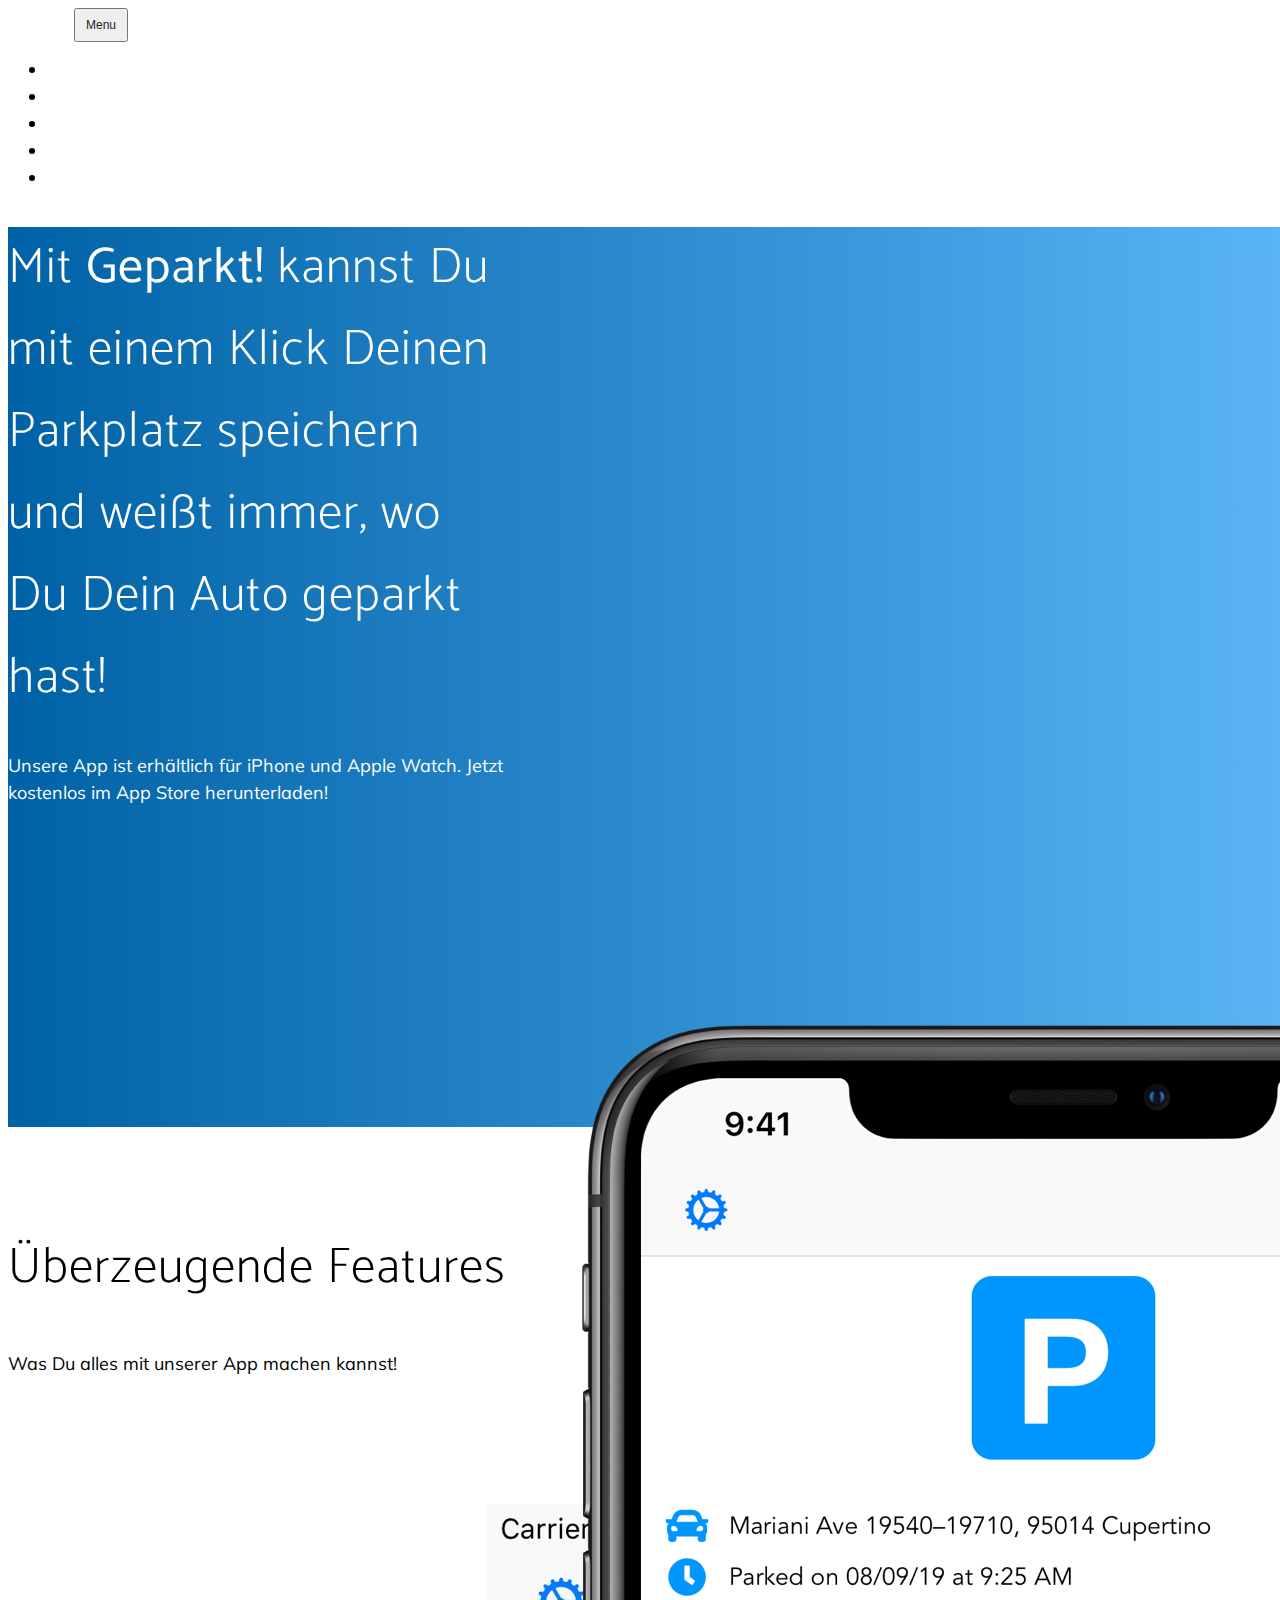
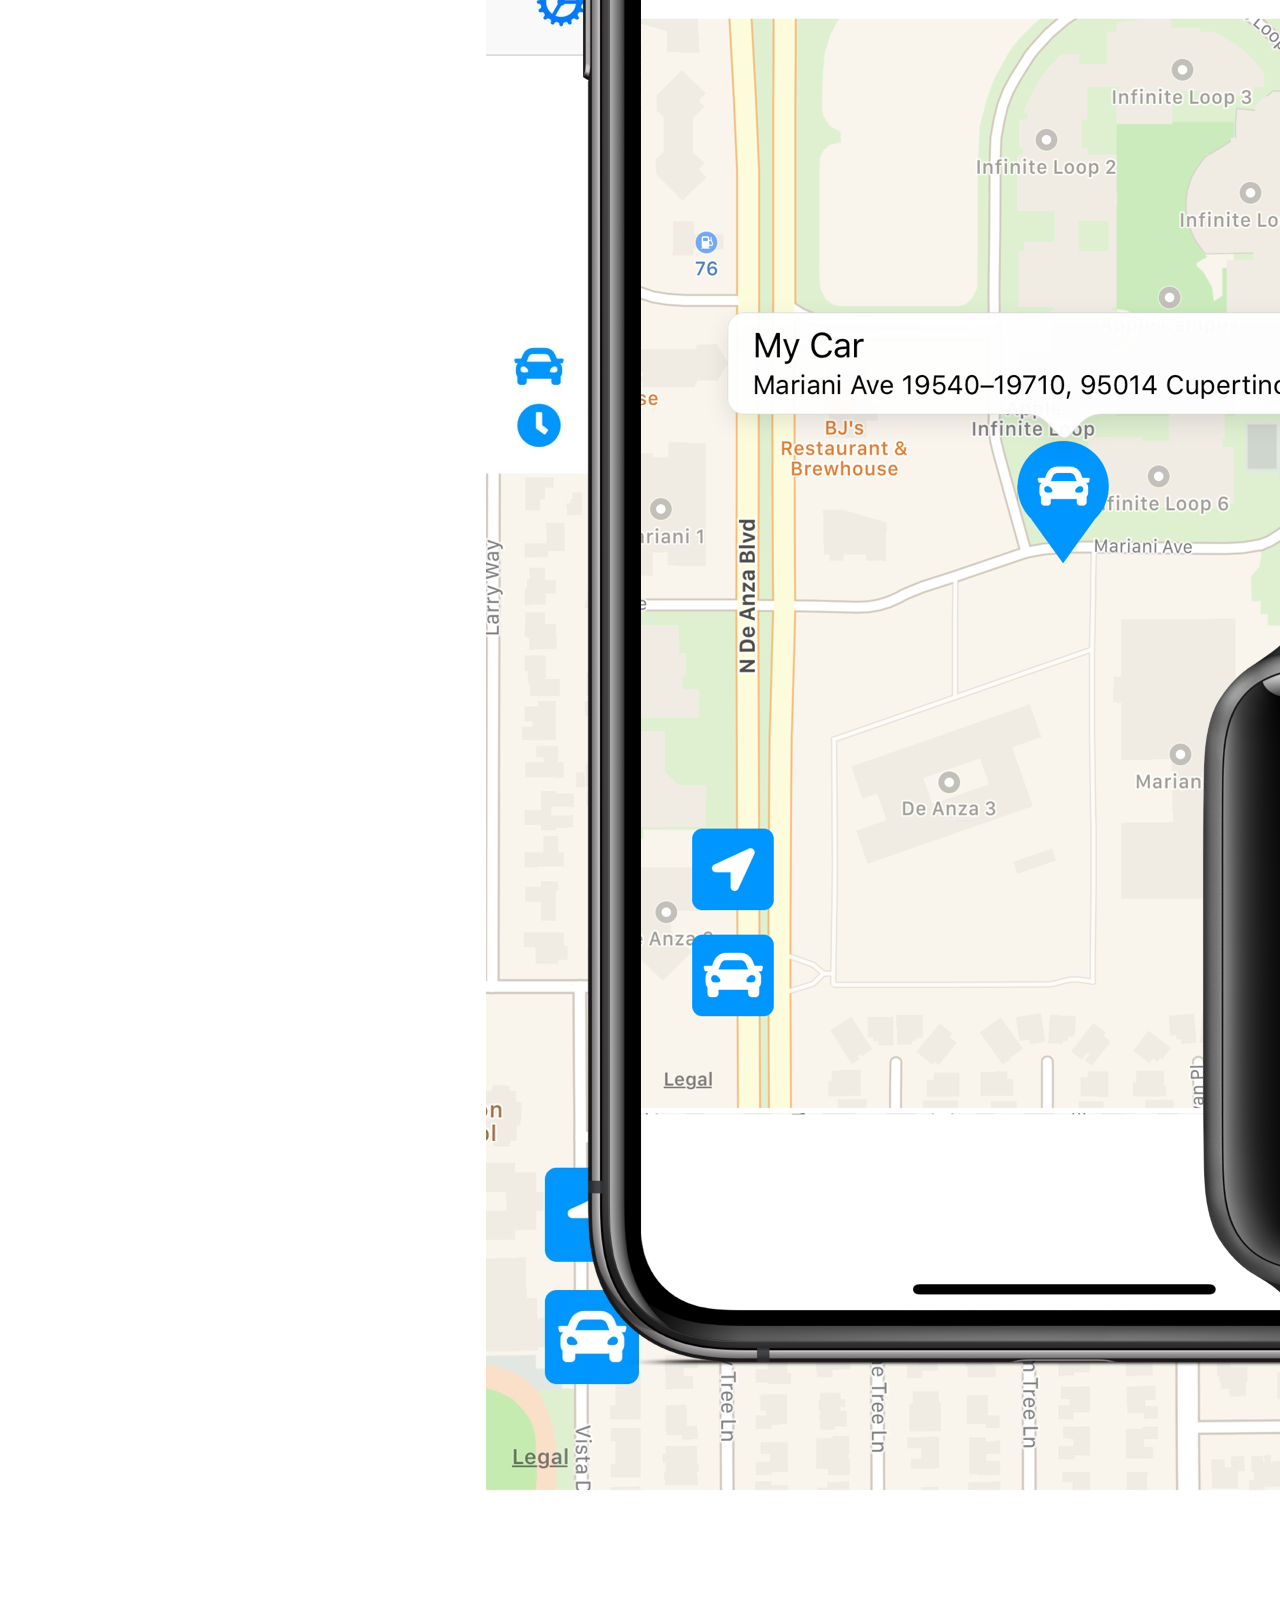
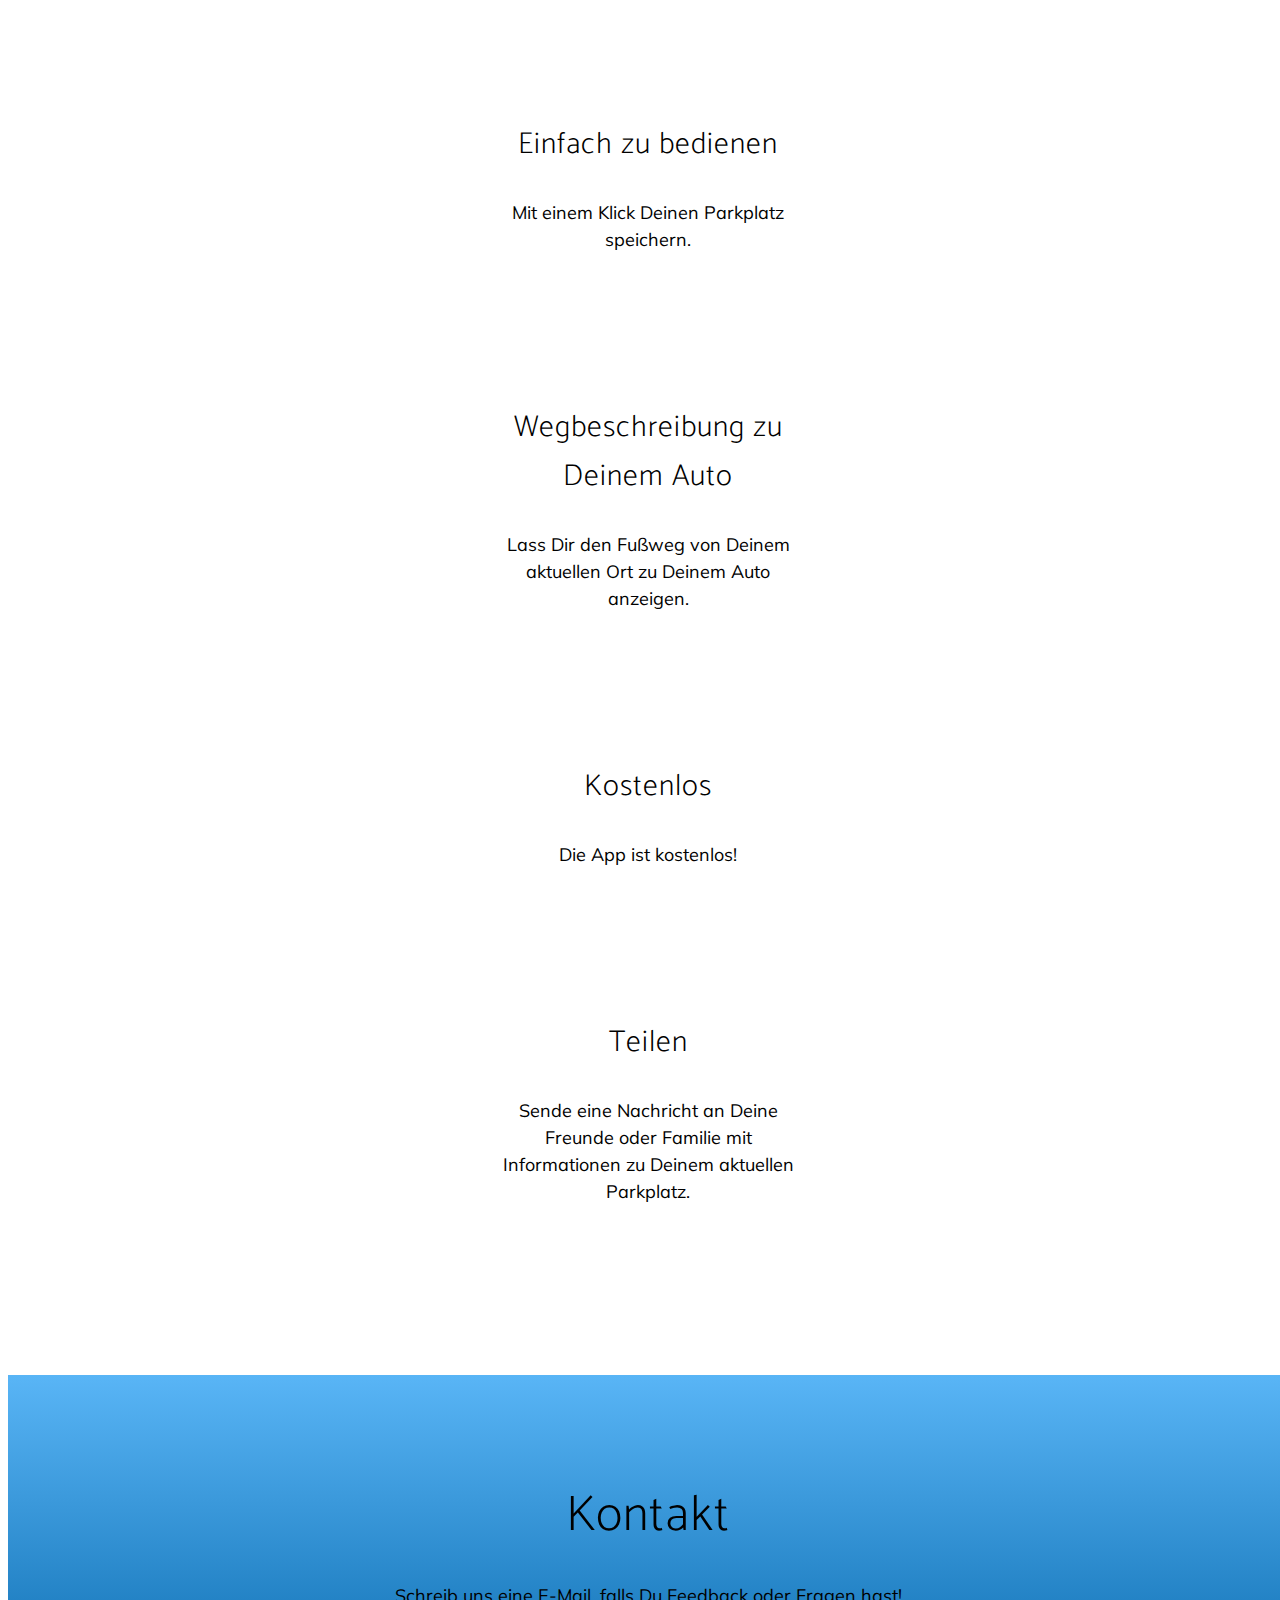
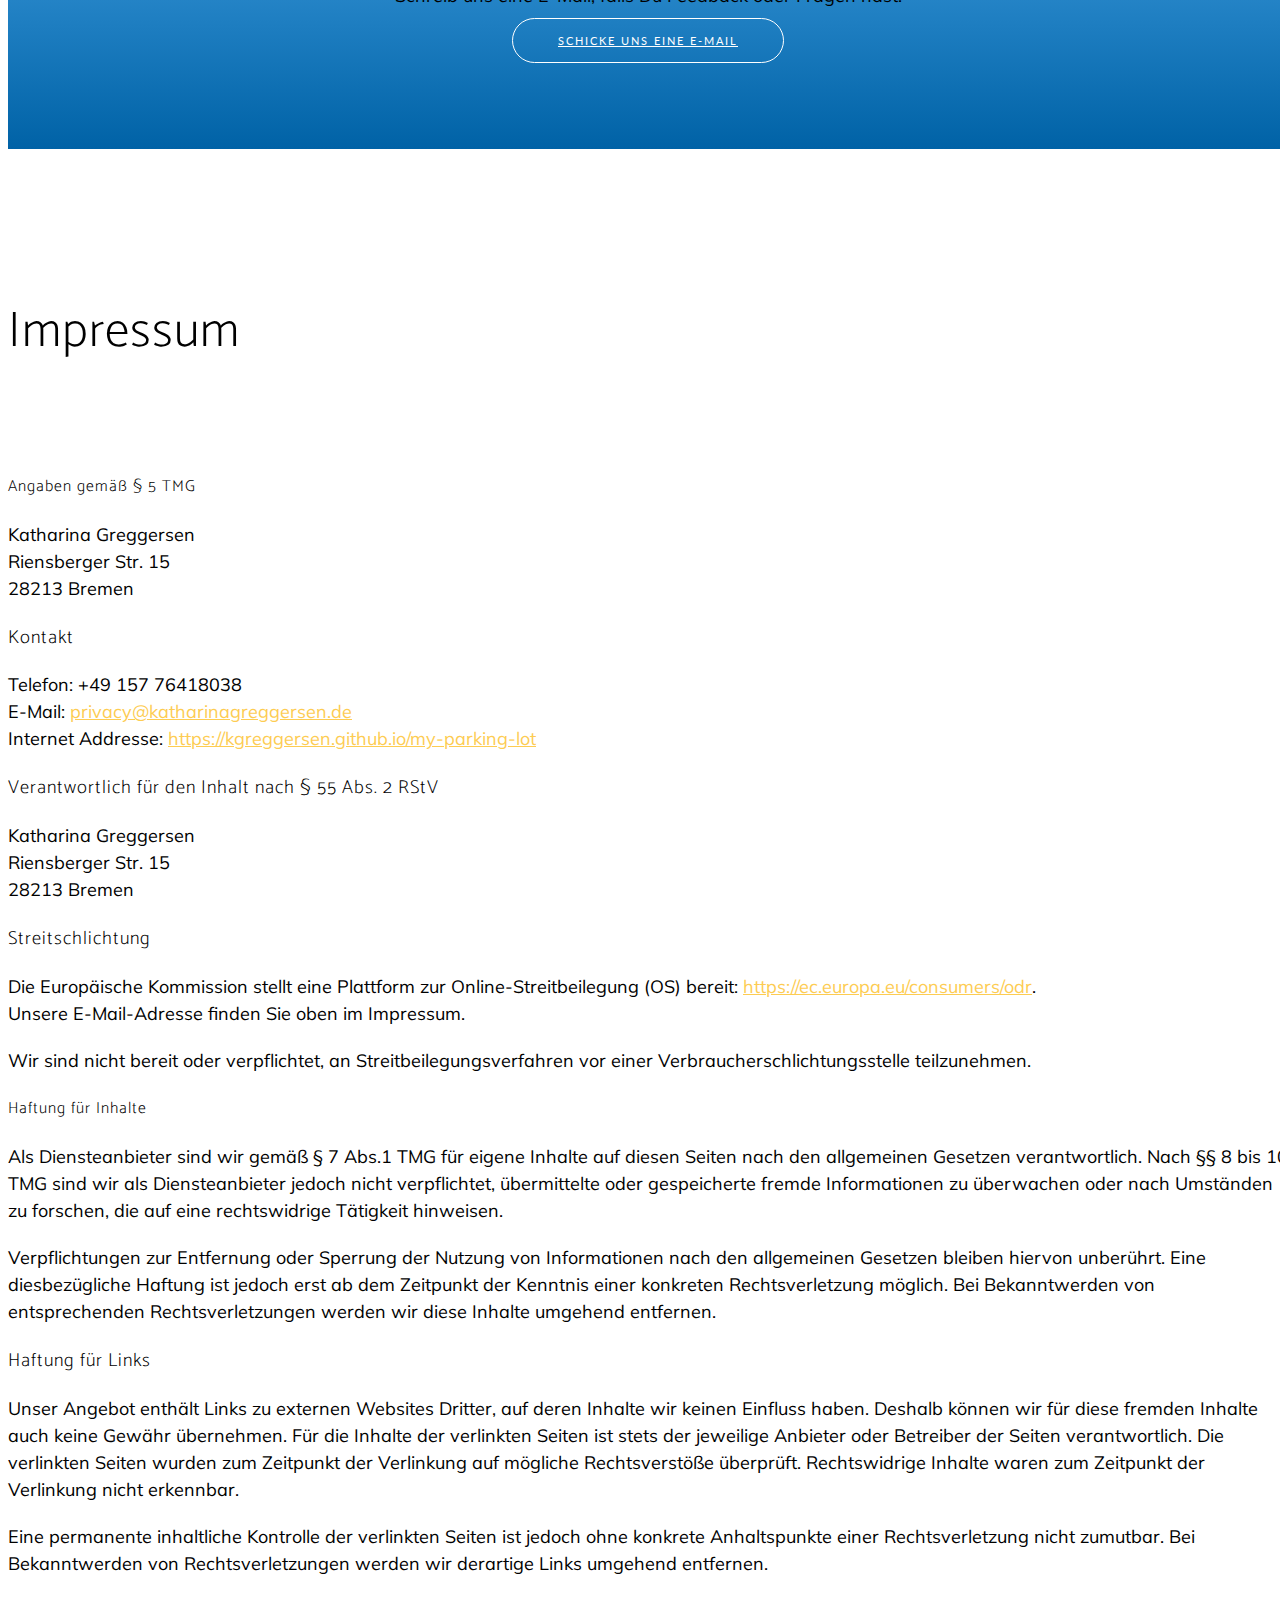
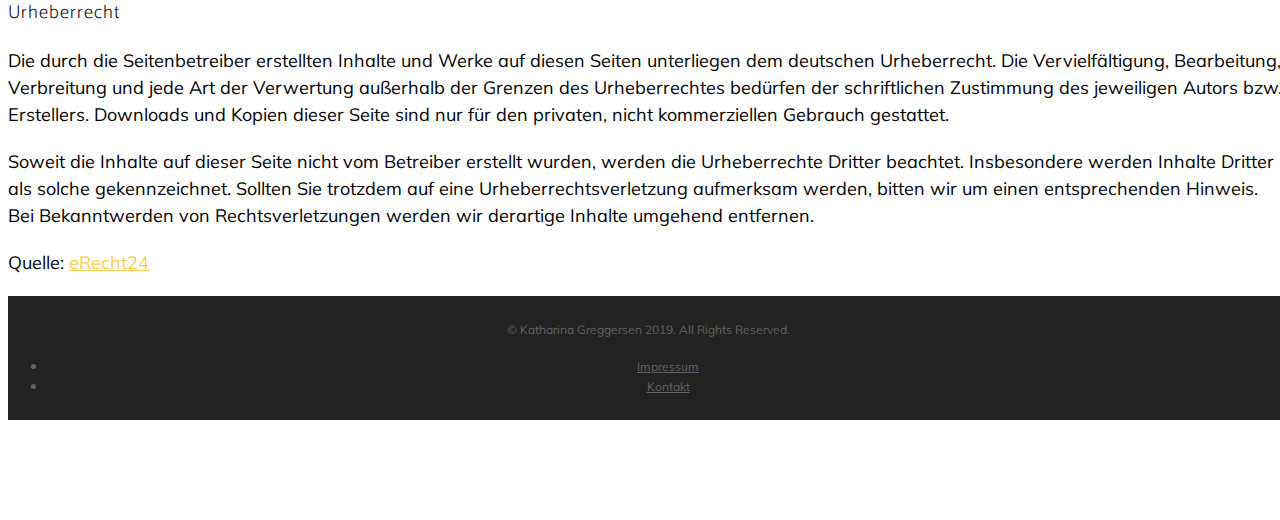
==== index_de.html @ 15c6c398 "ready" ====
<!DOCTYPE html>
<html lang="en">

<head>

  <meta charset="utf-8">
  <meta name="viewport" content="width=device-width, initial-scale=1, shrink-to-fit=no">
  <meta name="description" content="">
  <meta name="author" content="">

  <title>Geparkt! - Die Next Generation App, damit Du Dein Auto nie wieder suchen musst!</title>

  <!-- Bootstrap core CSS -->
  <link href="vendor/bootstrap/css/bootstrap.min.css" rel="stylesheet">

  <!-- Custom fonts for this template -->
  <link href="vendor/fontawesome-free/css/all.min.css" rel="stylesheet">
  <link rel="stylesheet" href="vendor/simple-line-icons/css/simple-line-icons.css">
  <link href="https://fonts.googleapis.com/css?family=Lato" rel="stylesheet">
  <link href="https://fonts.googleapis.com/css?family=Catamaran:100,200,300,400,500,600,700,800,900" rel="stylesheet">
  <link href="https://fonts.googleapis.com/css?family=Muli" rel="stylesheet">

  <!-- Plugin CSS -->
  <link rel="stylesheet" href="device-mockups/device-mockups.min.css">

  <!-- Custom styles for this template -->
  <!--<link href="css/new-age.min.css" rel="stylesheet">-->
  <link href="css/new-age.css" rel="stylesheet">

</head>

<body id="page-top">

  <!-- Navigation -->
  <nav class="navbar navbar-expand-lg navbar-light fixed-top" id="mainNav">
    <div class="container">
      <a class="navbar-brand js-scroll-trigger" href="#page-top">Geparkt!</a>
      <button class="navbar-toggler navbar-toggler-right" type="button" data-toggle="collapse" data-target="#navbarResponsive" aria-controls="navbarResponsive" aria-expanded="false" aria-label="Toggle navigation">
        Menu
        <i class="fas fa-bars"></i>
      </button>
      <div class="collapse navbar-collapse" id="navbarResponsive">
        <ul class="navbar-nav ml-auto">
          <li class="nav-item">
            <a class="nav-link js-scroll-trigger" href="#page-top">Download</a>
          </li>

          <li class="nav-item">
            <a class="nav-link js-scroll-trigger" href="#features">Features</a>
          </li>
          <li class="nav-item">
            <a class="nav-link js-scroll-trigger" href="#contact">Kontakt</a>
          </li>
          <li class="nav-item">
            <a class="nav-link js-scroll-trigger" href="#imprint">Impressum</a>
          </li>
          <li class="nav-item">
            <a class="nav-link js-scroll-trigger" href="index.html">EN</a>
          </li>
        </ul>
      </div>
    </div>
  </nav>

  <header class="masthead">
    <div class="container h-100">
      <div class="row h-100">
        <div class="col-lg-7 my-auto">
          <div class="header-content mx-auto">
            <h1 class="mb-5">Mit <b>Geparkt!</b> kannst Du mit einem Klick Deinen Parkplatz speichern und weißt immer, wo Du Dein Auto geparkt hast!</h1>
        <section class="download" id="download">
          <p>Unsere App ist erhältlich für iPhone und Apple Watch. Jetzt kostenlos im App Store herunterladen!</p>
          <div class="badges">
            <a class="badge-link" href="#"><img src="img/app-store-badge.svg" alt=""></a>
          </div>
        </section>
        </div>



        </div>
        <div class="col-lg-5 my-auto">

          <div class="device-container">
            <img src="img/iphonex+watch.png" class="img-fluid" alt="">

          </div>
        </div>
      </div>
    </div>
  </header>


  <section class="features" id="features">
    <div class="container">
      <div class="section-heading text-center">
        <h2>Überzeugende Features</h2>
        <p class="text-muted">Was Du alles mit unserer App machen kannst!</p>
        <hr>
      </div>
      <div class="row">
        <div class="col-lg-4 my-auto">
          <div class="device-container">
            <div class="device-mockup iphone6_plus portrait black">
              <div class="device">
                <div class="screen">
                  <!-- Demo image for screen mockup, you can put an image here, some HTML, an animation, video, or anything else! -->
                  <img src="img/8plus-screen.jpg" class="img-fluid" alt="">
                </div>
                <div class="button">
                  <!-- You can hook the "home button" to some JavaScript events or just remove it -->
                </div>
              </div>
            </div>
          </div>
        </div>
        <div class="col-lg-8 my-auto">
          <div class="container-fluid">
            <div class="row">
              <div class="col-lg-6">
                <div class="feature-item">
                  <i class="icon-screen-smartphone text-primary"></i>
                  <h3>Einfach zu bedienen</h3>
                  <p class="text-muted">Mit einem Klick Deinen Parkplatz speichern.</p>
                </div>
              </div>
              <div class="col-lg-6">
                <div class="feature-item">
                  <i class="fa fa-street-view text-primary"></i>
                  <h3>Wegbeschreibung zu Deinem Auto</h3>
                  <p class="text-muted">Lass Dir den Fu&szlig;weg von Deinem aktuellen Ort zu Deinem Auto anzeigen.</p>
                </div>
              </div>
            </div>
            <div class="row">
              <div class="col-lg-6">
                <div class="feature-item">
                  <i class="icon-present text-primary"></i>
                  <h3>Kostenlos</h3>
                  <p class="text-muted">Die App ist kostenlos!</p>
                </div>
              </div>
              <div class="col-lg-6">
                <div class="feature-item">
                  <i class="fa fa-comments text-primary"></i>
                  <h3>Teilen</h3>
                  <p class="text-muted">Sende eine Nachricht an Deine Freunde oder Familie mit Informationen zu Deinem aktuellen Parkplatz.</p>
                </div>
              </div>
            </div>
          </div>
        </div>
      </div>
    </div>
  </section>


<section class="contact bg-primary" id="contact">
  <div class="container">
  <h2 class="mb-5">Kontakt</h2>
  <p>Schreib uns eine E-Mail, falls Du Feedback oder Fragen hast!</p>
            <a href="mailto: feedback@katharinagreggersen.de" class="btn btn-outline btn-xl js-scroll-trigger">Schicke uns eine E-Mail</a>
</div>
</section>

<section class="features" id="imprint">
  <div class="container">
        <h2 class="section-heading text-center">Impressum</h2>
        <h4>Angaben gem&auml;&szlig; &sect; 5 TMG</h4>
        <p>Katharina Greggersen<br />
        Riensberger Str. 15<br />
        28213 Bremen</p>

        <h3>Kontakt</h3>
        <p>Telefon: +49 157 76418038‬<br />
          E-Mail: <a href="mailto:privacy@katharinagreggersen.de">privacy@katharinagreggersen.de</a><br>
          Internet Addresse: <a href="https://kgreggersen.github.io/my-parking-lot" target="_blank">https://kgreggersen.github.io/my-parking-lot</a>
        </p>

        <h3>Verantwortlich f&uuml;r den Inhalt nach &sect; 55 Abs. 2 RStV</h3>
        <p>Katharina Greggersen<br />
        Riensberger Str. 15<br />
        28213 Bremen</p>

        <h3>Streitschlichtung</h3>
        <p>Die Europ&auml;ische Kommission stellt eine Plattform zur Online-Streitbeilegung (OS) bereit: <a href="https://ec.europa.eu/consumers/odr" target="_blank" rel="noopener">https://ec.europa.eu/consumers/odr</a>.<br /> Unsere E-Mail-Adresse finden Sie oben im Impressum.</p>

        <p>Wir sind nicht bereit oder verpflichtet, an Streitbeilegungsverfahren vor einer Verbraucherschlichtungsstelle teilzunehmen.</p>

        <h4>Haftung f&uuml;r Inhalte</h4>
        <p>Als Diensteanbieter sind wir gem&auml;&szlig; &sect; 7 Abs.1 TMG f&uuml;r eigene Inhalte auf diesen Seiten nach den allgemeinen Gesetzen verantwortlich. Nach &sect;&sect; 8 bis 10 TMG sind wir als Diensteanbieter jedoch nicht verpflichtet, &uuml;bermittelte oder gespeicherte fremde Informationen zu &uuml;berwachen oder nach Umst&auml;nden zu forschen, die auf eine rechtswidrige T&auml;tigkeit hinweisen.</p> <p>Verpflichtungen zur Entfernung oder Sperrung der Nutzung von Informationen nach den allgemeinen Gesetzen bleiben hiervon unber&uuml;hrt. Eine diesbez&uuml;gliche Haftung ist jedoch erst ab dem Zeitpunkt der Kenntnis einer konkreten Rechtsverletzung m&ouml;glich. Bei Bekanntwerden von entsprechenden Rechtsverletzungen werden wir diese Inhalte umgehend entfernen.</p> <h3>Haftung f&uuml;r Links</h3> <p>Unser Angebot enth&auml;lt Links zu externen Websites Dritter, auf deren Inhalte wir keinen Einfluss haben. Deshalb k&ouml;nnen wir f&uuml;r diese fremden Inhalte auch keine Gew&auml;hr &uuml;bernehmen. F&uuml;r die Inhalte der verlinkten Seiten ist stets der jeweilige Anbieter oder Betreiber der Seiten verantwortlich. Die verlinkten Seiten wurden zum Zeitpunkt der Verlinkung auf m&ouml;gliche Rechtsverst&ouml;&szlig;e &uuml;berpr&uuml;ft. Rechtswidrige Inhalte waren zum Zeitpunkt der Verlinkung nicht erkennbar.</p> <p>Eine permanente inhaltliche Kontrolle der verlinkten Seiten ist jedoch ohne konkrete Anhaltspunkte einer Rechtsverletzung nicht zumutbar. Bei Bekanntwerden von Rechtsverletzungen werden wir derartige Links umgehend entfernen.</p> <h3>Urheberrecht</h3> <p>Die durch die Seitenbetreiber erstellten Inhalte und Werke auf diesen Seiten unterliegen dem deutschen Urheberrecht. Die Vervielf&auml;ltigung, Bearbeitung, Verbreitung und jede Art der Verwertung au&szlig;erhalb der Grenzen des Urheberrechtes bed&uuml;rfen der schriftlichen Zustimmung des jeweiligen Autors bzw. Erstellers. Downloads und Kopien dieser Seite sind nur f&uuml;r den privaten, nicht kommerziellen Gebrauch gestattet.</p> <p>Soweit die Inhalte auf dieser Seite nicht vom Betreiber erstellt wurden, werden die Urheberrechte Dritter beachtet. Insbesondere werden Inhalte Dritter als solche gekennzeichnet. Sollten Sie trotzdem auf eine Urheberrechtsverletzung aufmerksam werden, bitten wir um einen entsprechenden Hinweis. Bei Bekanntwerden von Rechtsverletzungen werden wir derartige Inhalte umgehend entfernen.
        </p>

        <p>Quelle: <a href="https://www.e-recht24.de">eRecht24</a></p>
  </div>

  <footer>
    <div class="container">
      <p>&copy; Katharina Greggersen 2019. All Rights Reserved.</p>
      <ul class="list-inline">
        <li class="list-inline-item">
          <a href="#imprint">Impressum</a>
        </li>
        <li class="list-inline-item">
          <a href="#contact">Kontakt</a>
        </li>
      </ul>
    </div>
  </footer>

  <!-- Bootstrap core JavaScript -->
  <script src="vendor/jquery/jquery.min.js"></script>
  <script src="vendor/bootstrap/js/bootstrap.bundle.min.js"></script>

  <!-- Plugin JavaScript -->
  <script src="vendor/jquery-easing/jquery.easing.min.js"></script>

  <!-- Custom scripts for this template -->
  <script src="js/new-age.min.js"></script>

</body>

</html>
---- css/new-age.min.css ----
/*!
 * Start Bootstrap - New Age v5.0.6 (https://startbootstrap.com/template-overviews/new-age)
 * Copyright 2013-2019 Start Bootstrap
 * Licensed under MIT (https://github.com/BlackrockDigital/startbootstrap-new-age/blob/master/LICENSE)
 */body,html{width:100%;height:100%}body{font-family:Muli,Helvetica,Arial,sans-serif}a{color:#fdcc52;-webkit-transition:all .35s;transition:all .35s}a:focus,a:hover{color:#fcbd20}hr{max-width:100px;margin:25px auto 0;border-width:1px;border-color:rgba(34,34,34,.1)}hr.light{border-color:#fff}h1,h2,h3,h4,h5,h6{font-family:Catamaran,Helvetica,Arial,sans-serif;font-weight:200;letter-spacing:1px}p{font-size:18px;line-height:1.5;margin-bottom:20px}section{padding:100px 0}section h2{font-size:50px}#mainNav{border-color:rgba(34,34,34,.05);background-color:#fff;-webkit-transition:all .35s;transition:all .35s;font-family:Catamaran,Helvetica,Arial,sans-serif;font-weight:200;letter-spacing:1px}#mainNav .navbar-brand{color:#fdcc52;font-family:Catamaran,Helvetica,Arial,sans-serif;font-weight:200;letter-spacing:1px}#mainNav .navbar-brand:focus,#mainNav .navbar-brand:hover{color:#fcbd20}#mainNav .navbar-toggler{font-size:12px;padding:8px 10px;color:#222}#mainNav .navbar-nav>li>a{font-size:11px;font-family:Lato,Helvetica,Arial,sans-serif;letter-spacing:2px;text-transform:uppercase}#mainNav .navbar-nav>li>a.active{color:#fdcc52!important;background-color:transparent}#mainNav .navbar-nav>li>a.active:hover{background-color:transparent}#mainNav .navbar-nav>li>a,#mainNav .navbar-nav>li>a:focus{color:#222}#mainNav .navbar-nav>li>a:focus:hover,#mainNav .navbar-nav>li>a:hover{color:#fdcc52}@media (min-width:992px){#mainNav{border-color:transparent;background-color:transparent}#mainNav .navbar-brand{color:fade(white,70%)}#mainNav .navbar-brand:focus,#mainNav .navbar-brand:hover{color:#fff}#mainNav .navbar-nav>li>a,#mainNav .navbar-nav>li>a:focus{color:rgba(255,255,255,.7)}#mainNav .navbar-nav>li>a:focus:hover,#mainNav .navbar-nav>li>a:hover{color:#fff}#mainNav.navbar-shrink{border-color:rgba(34,34,34,.1);background-color:#fff}#mainNav.navbar-shrink .navbar-brand{color:#222}#mainNav.navbar-shrink .navbar-brand:focus,#mainNav.navbar-shrink .navbar-brand:hover{color:#fdcc52}#mainNav.navbar-shrink .navbar-nav>li>a,#mainNav.navbar-shrink .navbar-nav>li>a:focus{color:#222}#mainNav.navbar-shrink .navbar-nav>li>a:focus:hover,#mainNav.navbar-shrink .navbar-nav>li>a:hover{color:#fdcc52}}header.masthead{position:relative;width:100%;padding-top:150px;padding-bottom:100px;color:#fff;background:url(../img/bg-pattern.png),#4A90E2;background:url(../img/bg-pattern.png),-webkit-gradient(linear,right top,left top,from(#0065DB),to(#6BAFFF));background:url(../img/bg-pattern.png),linear-gradient(to left,#0065DB,#6BAFFF)}header.masthead .header-content{max-width:500px;margin-bottom:100px;text-align:center}header.masthead .header-content h1{font-size:30px}header.masthead .device-container{max-width:325px;margin-right:auto;margin-left:auto}header.masthead .device-container .screen img{border-radius:3px}@media (min-width:992px){header.masthead{height:100vh;min-height:775px;padding-top:0;padding-bottom:0}header.masthead .header-content{margin-bottom:0;text-align:left}header.masthead .header-content h1{font-size:50px}header.masthead .device-container{max-width:325px}}section.download{position:relative;padding:150px 0}section.download h2{font-size:50px;margin-top:0}section.download .badges .badge-link{display:block;margin-bottom:25px}section.download .badges .badge-link:last-child{margin-bottom:0}section.download .badges .badge-link img{height:60px}@media (min-width:768px){section.download .badges .badge-link{display:inline-block;margin-bottom:0}}@media (min-width:768px){section.download h2{font-size:70px}}section.features .section-heading{margin-bottom:100px}section.features .section-heading h2{margin-top:0}section.features .section-heading p{margin-bottom:0}section.features .device-container,section.features .feature-item{max-width:325px;margin:0 auto}section.features .device-container{margin-bottom:100px}@media (min-width:992px){section.features .device-container{margin-bottom:0}}section.features .feature-item{padding-top:50px;padding-bottom:50px;text-align:center}section.features .feature-item h3{font-size:30px}section.features .feature-item i{font-size:80px;display:block;margin-bottom:15px;background:-webkit-gradient(linear,right top,left top,from(#7b4397),to(#dc2430));background:linear-gradient(to left,#7b4397,#dc2430);-webkit-background-clip:text;-webkit-text-fill-color:transparent}section.cta{position:relative;padding:250px 0;background-image:url(../img/bg-cta.jpg);background-position:center;background-size:cover}section.cta .cta-content{position:relative;z-index:1}section.cta .cta-content h2{font-size:50px;max-width:450px;margin-top:0;margin-bottom:25px;color:#fff}@media (min-width:768px){section.cta .cta-content h2{font-size:80px}}section.cta .overlay{position:absolute;top:0;left:0;width:100%;height:100%;background-color:rgba(0,0,0,.5)}section.contact{text-align:center}section.contact h2{margin-top:0;margin-bottom:25px}section.contact h2 i{color:#dd4b39}section.contact ul.list-social{margin-bottom:0}section.contact ul.list-social li a{font-size:40px;line-height:80px;display:block;width:80px;height:80px;color:#fff;border-radius:100%}section.contact ul.list-social li.social-twitter a{background-color:#1da1f2}section.contact ul.list-social li.social-twitter a:hover{background-color:#0d95e8}section.contact ul.list-social li.social-facebook a{background-color:#3b5998}section.contact ul.list-social li.social-facebook a:hover{background-color:#344e86}section.contact ul.list-social li.social-google-plus a{background-color:#dd4b39}section.contact ul.list-social li.social-google-plus a:hover{background-color:#d73925}footer{padding:25px 0;text-align:center;color:rgba(255,255,255,.3);background-color:#222}footer p{font-size:12px;margin:0}footer ul{margin-bottom:0}footer ul li a{font-size:12px;color:rgba(255,255,255,.3)}footer ul li a.active,footer ul li a:active,footer ul li a:focus,footer ul li a:hover{text-decoration:none}.bg-primary{background:#fdcc52;background:-webkit-gradient(linear,left top,left bottom,from(#fdcc52),to(#fdc539));background:linear-gradient(#fdcc52,#fdc539)}.text-primary{color:#fdcc52}.no-gutter>[class*=col-]{padding-right:0;padding-left:0}.btn-outline{color:#fff;border:1px solid;border-color:#fff}.btn-outline.active,.btn-outline:active,.btn-outline:focus,.btn-outline:hover{color:#fff;border-color:#fdcc52;background-color:#fdcc52}.btn{border-radius:300px;font-family:Lato,Helvetica,Arial,sans-serif;letter-spacing:2px;text-transform:uppercase}.btn-xl{font-size:11px;padding:15px 45px}
---- css/new-age.css ----
/*!
 * Start Bootstrap - New Age v5.0.6 (https://startbootstrap.com/template-overviews/new-age)
 * Copyright 2013-2019 Start Bootstrap
 * Licensed under MIT (https://github.com/BlackrockDigital/startbootstrap-new-age/blob/master/LICENSE)
 */

html,
body {
  width: 100%;
  height: 100%;
}

body {
  font-family: 'Muli', 'Helvetica', 'Arial', 'sans-serif';
}

a {
  color: #fdcc52;
  -webkit-transition: all .35s;
  transition: all .35s;
}

a:hover, a:focus {
  color: #fcbd20;
}

hr {
  max-width: 100px;
  margin: 25px auto 0;
  border-width: 1px;
  border-color: rgba(34, 34, 34, 0.1);
}

hr.light {
  border-color: white;
}

h1,
h2,
h3,
h4,
h5,
h6 {
  font-family: 'Catamaran', 'Helvetica', 'Arial', 'sans-serif';
  font-weight: 200;
  letter-spacing: 1px;
}

p {
  font-size: 18px;
  line-height: 1.5;
  margin-bottom: 20px;
}

section {
  padding: 100px 0;
}

section h2 {
  font-size: 50px;
}

#mainNav {
  border-color: rgba(34, 34, 34, 0.05);
  background-color: white;
  -webkit-transition: all .35s;
  transition: all .35s;
  font-family: 'Catamaran', 'Helvetica', 'Arial', 'sans-serif';
  font-weight: 200;
  letter-spacing: 1px;
}

#mainNav .navbar-brand {
  color: #ffffff;
  font-family: 'Catamaran', 'Helvetica', 'Arial', 'sans-serif';
  font-weight: 200;
  letter-spacing: 1px;
}

#mainNav .navbar-brand:hover, #mainNav .navbar-brand:focus {
  color: #fcbd20;
}

#mainNav .navbar-toggler {
  font-size: 12px;
  padding: 8px 10px;
  color: #222222;
}

#mainNav .navbar-nav > li > a {
  font-size: 11px;
  font-family: 'Lato', 'Helvetica', 'Arial', 'sans-serif';
  letter-spacing: 2px;
  text-transform: uppercase;
}

#mainNav .navbar-nav > li > a.active {
  color: #fdcc52 !important;
  background-color: transparent;
}

#mainNav .navbar-nav > li > a.active:hover {
  background-color: transparent;
}

#mainNav .navbar-nav > li > a,
#mainNav .navbar-nav > li > a:focus {
  color: #222222;
}

#mainNav .navbar-nav > li > a:hover,
#mainNav .navbar-nav > li > a:focus:hover {
  color: #fdcc52;
}

@media (min-width: 992px) {
  #mainNav {
    border-color: transparent;
    background-color: transparent;
  }
  #mainNav .navbar-brand {
    color: fade(white, 70%);
  }
  #mainNav .navbar-brand:hover, #mainNav .navbar-brand:focus {
    color: white;
  }
  #mainNav .navbar-nav > li > a,
  #mainNav .navbar-nav > li > a:focus {
    color: rgba(255, 255, 255, 0.7);
  }
  #mainNav .navbar-nav > li > a:hover,
  #mainNav .navbar-nav > li > a:focus:hover {
    color: white;
  }
  #mainNav.navbar-shrink {
    border-color: rgba(34, 34, 34, 0.1);
    background-color: white;
  }
  #mainNav.navbar-shrink .navbar-brand {
    color: #222222;
  }
  #mainNav.navbar-shrink .navbar-brand:hover, #mainNav.navbar-shrink .navbar-brand:focus {
    color: #fdcc52;
  }
  #mainNav.navbar-shrink .navbar-nav > li > a,
  #mainNav.navbar-shrink .navbar-nav > li > a:focus {
    color: #222222;
  }
  #mainNav.navbar-shrink .navbar-nav > li > a:hover,
  #mainNav.navbar-shrink .navbar-nav > li > a:focus:hover {
    color: #fdcc52;
  }
}

header.masthead {
  position: relative;
  width: 100%;
  padding-top: 150px;
  padding-bottom: 100px;
  color: white;
  background: url("../img/bg-pattern.png"), #59B5F6;
  background: url("../img/bg-pattern.png"), -webkit-gradient(linear, right top, left top, from(#4A90E2), to(#B3D6FF));
  background: url("../img/bg-pattern.png"), linear-gradient(to left, #59B5F6, #0062A6); <!--#59B5F6, #0062A6-->
}

header.masthead .header-content {
  max-width: 500px;
  margin-bottom: 100px;
  text-align: center;
}

header.masthead .header-content h1 {
  font-size: 30px;
}

header.masthead .device-container {
  max-width: 425px;
  margin-right: auto;
  margin-left: auto;
}

header.masthead .device-container .screen img {
  border-radius: 3px;
}

@media (min-width: 992px) {
  header.masthead {
    height: 100vh;
    min-height: 775px;
    padding-top: 0;
    padding-bottom: 0;
  }
  header.masthead .header-content {
    margin-bottom: 0;
    text-align: left;
  }
  header.masthead .header-content h1 {
    font-size: 50px;
  }
  header.masthead .device-container {
    max-width: 425px;
  }
}

section.download {
  position: relative;
  padding: 0px 0;
}

section.download h2 {
  font-size: 50px;
  margin-top: 0;
}

section.download .badges .badge-link {
  display: block;
  margin-bottom: 25px;
}

section.download .badges .badge-link:last-child {
  margin-bottom: 0;
}

section.download .badges .badge-link img {
  height: 70px;
}

@media (min-width: 768px) {
  section.download .badges .badge-link {
    display: inline-block;
    margin-bottom: 0;
  }
}

@media (min-width: 768px) {
  section.download h2 {
    font-size: 70px;
  }
}

section.features .section-heading {
  margin-bottom: 100px;
}

section.features .section-heading h2 {
  margin-top: 0;
}

section.features .section-heading p {
  margin-bottom: 0;
}

section.features .device-container,
section.features .feature-item {
  max-width: 325px;
  margin: 0 auto;
}

section.features .device-container {
  margin-bottom: 10px;
}

@media (min-width: 992px) {
  section.features .device-container {
    margin-bottom: 0;
  }
}

section.features .feature-item {
  padding-top: 50px;
  padding-bottom: 50px;
  text-align: center;
}

section.features .feature-item h3 {
  font-size: 30px;
}

section.features .feature-item i {
  font-size: 80px;
  display: block;
  margin-bottom: 15px;
  background: -webkit-gradient(linear, right top, left top, from(#7b4397), to(#dc2430));
  background: linear-gradient(to left, #0096FF, #0068B1);
  -webkit-background-clip: text;
  -webkit-text-fill-color: transparent;
}

section.cta {
  position: relative;
  padding: 250px 0;
  background-image: url("../img/bg-cta.jpg");
  background-position: center;
  background-size: cover;
}

section.cta .cta-content {
  position: relative;
  z-index: 1;
}

section.cta .cta-content h2 {
  font-size: 50px;
  max-width: 450px;
  margin-top: 0;
  margin-bottom: 25px;
  color: white;
}

@media (min-width: 768px) {
  section.cta .cta-content h2 {
    font-size: 80px;
  }
}

section.cta .overlay {
  position: absolute;
  top: 0;
  left: 0;
  width: 100%;
  height: 100%;
  background-color: rgba(0, 0, 0, 0.5);
}

section.contact {
  text-align: center;
}

section.contact h2 {
  margin-top: 0;
  margin-bottom: 25px;
}

section.contact h2 i {
  color: #dd4b39;
}

section.contact ul.list-social {
  margin-bottom: 0;
}

section.contact ul.list-social li a {
  font-size: 40px;
  line-height: 80px;
  display: block;
  width: 80px;
  height: 80px;
  color: white;
  border-radius: 100%;
}

section.contact ul.list-social li.social-twitter a {
  background-color: #1da1f2;
}

section.contact ul.list-social li.social-twitter a:hover {
  background-color: #0d95e8;
}

section.contact ul.list-social li.social-facebook a {
  background-color: #3b5998;
}

section.contact ul.list-social li.social-facebook a:hover {
  background-color: #344e86;
}

section.contact ul.list-social li.social-google-plus a {
  background-color: #dd4b39;
}

section.contact ul.list-social li.social-google-plus a:hover {
  background-color: #d73925;
}

footer {
  padding: 25px 0;
  text-align: center;
  color: rgba(255, 255, 255, 0.3);
  background-color: #222222;
}

footer p {
  font-size: 12px;
  margin: 0;
}

footer ul {
  margin-bottom: 0;
}

footer ul li a {
  font-size: 12px;
  color: rgba(255, 255, 255, 0.3);
}

footer ul li a:hover, footer ul li a:focus, footer ul li a:active, footer ul li a.active {
  text-decoration: none;
}

.bg-primary {
  background: #fdcc52;
  background: -webkit-gradient(linear, left top, left bottom, from(#fdcc52), to(#fdc539));
  background: linear-gradient(#59B5F6, #0062A6);
}

.text-primary {
  color: #0096FF;
}

.no-gutter > [class*='col-'] {
  padding-right: 0;
  padding-left: 0;
}

.btn-outline {
  color: white;
  border: 1px solid;
  border-color: white;
}

.btn-outline:hover, .btn-outline:focus, .btn-outline:active, .btn-outline.active {
  color: white;
  border-color: #fdcc52;
  background-color: #fdcc52;
}

.btn {
  border-radius: 300px;
  font-family: 'Lato', 'Helvetica', 'Arial', 'sans-serif';
  letter-spacing: 2px;
  text-transform: uppercase;
}

.btn-xl {
  font-size: 11px;
  padding: 15px 45px;
}
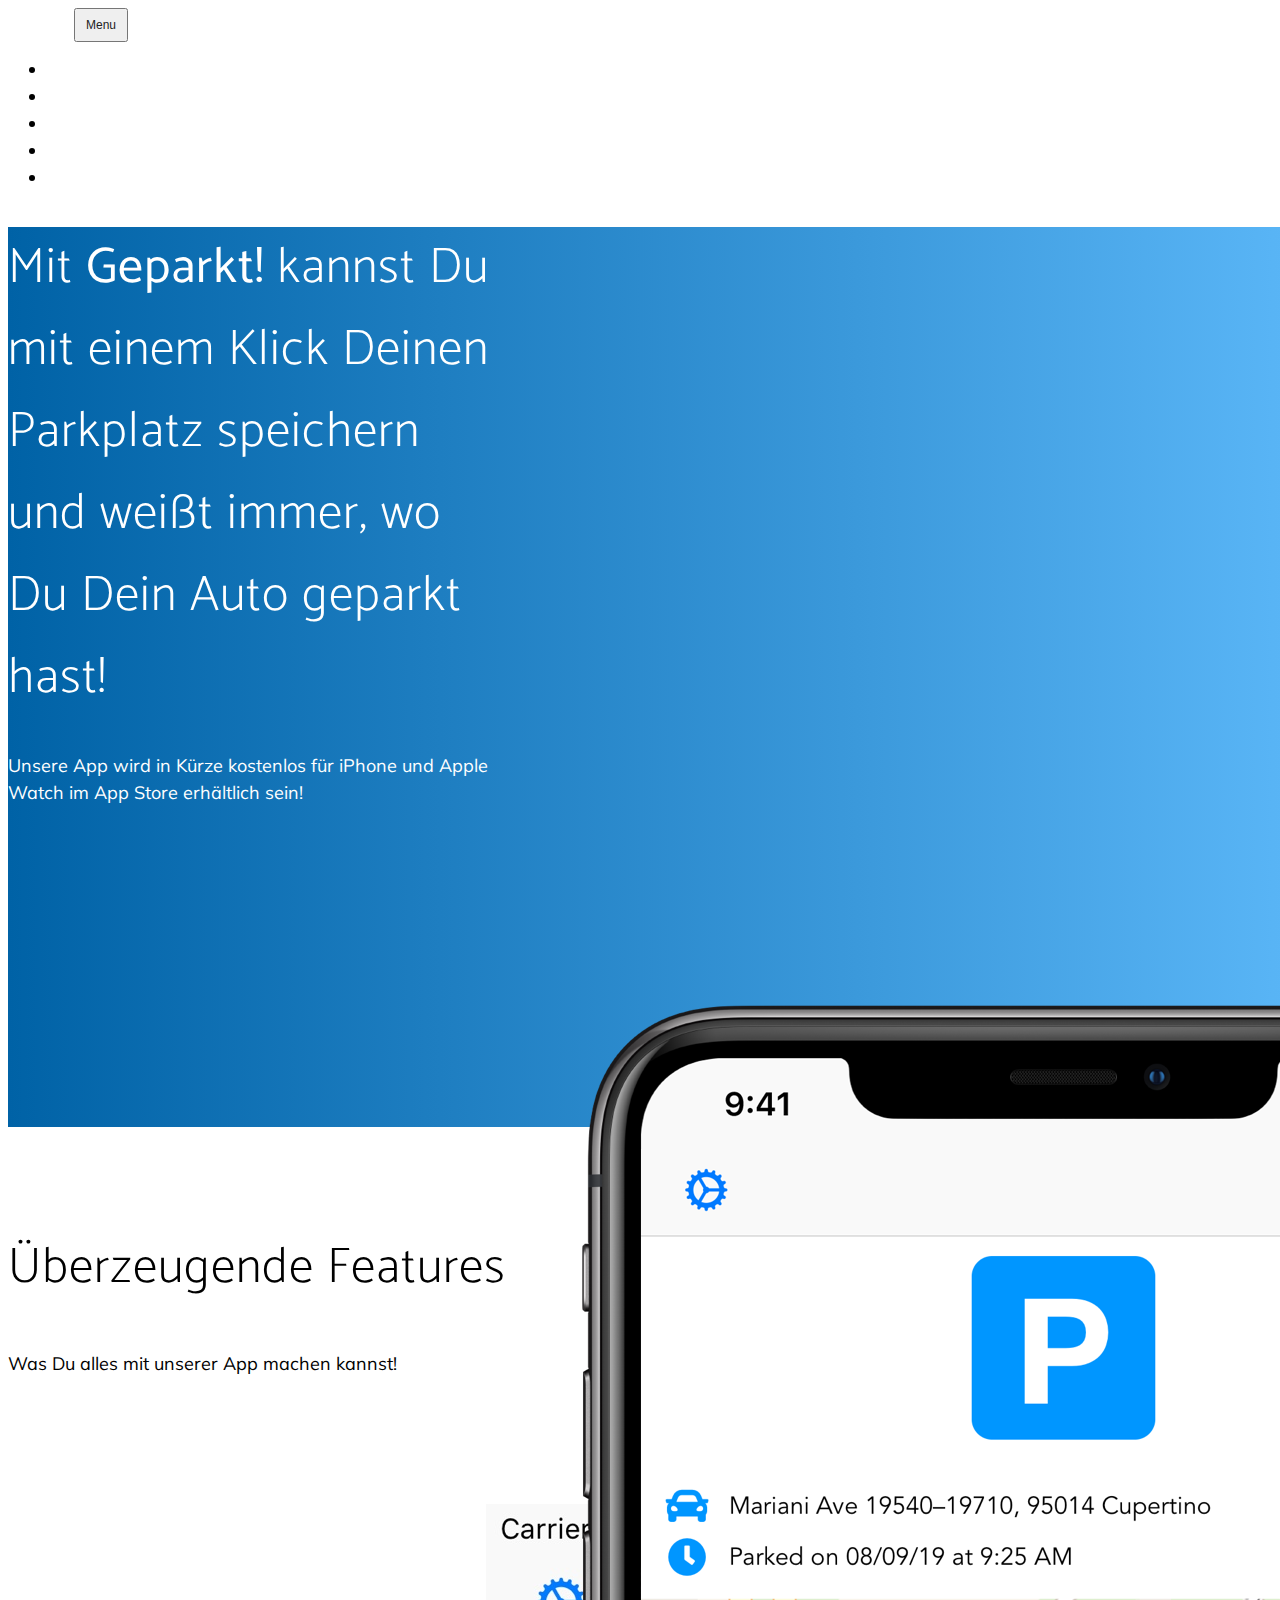
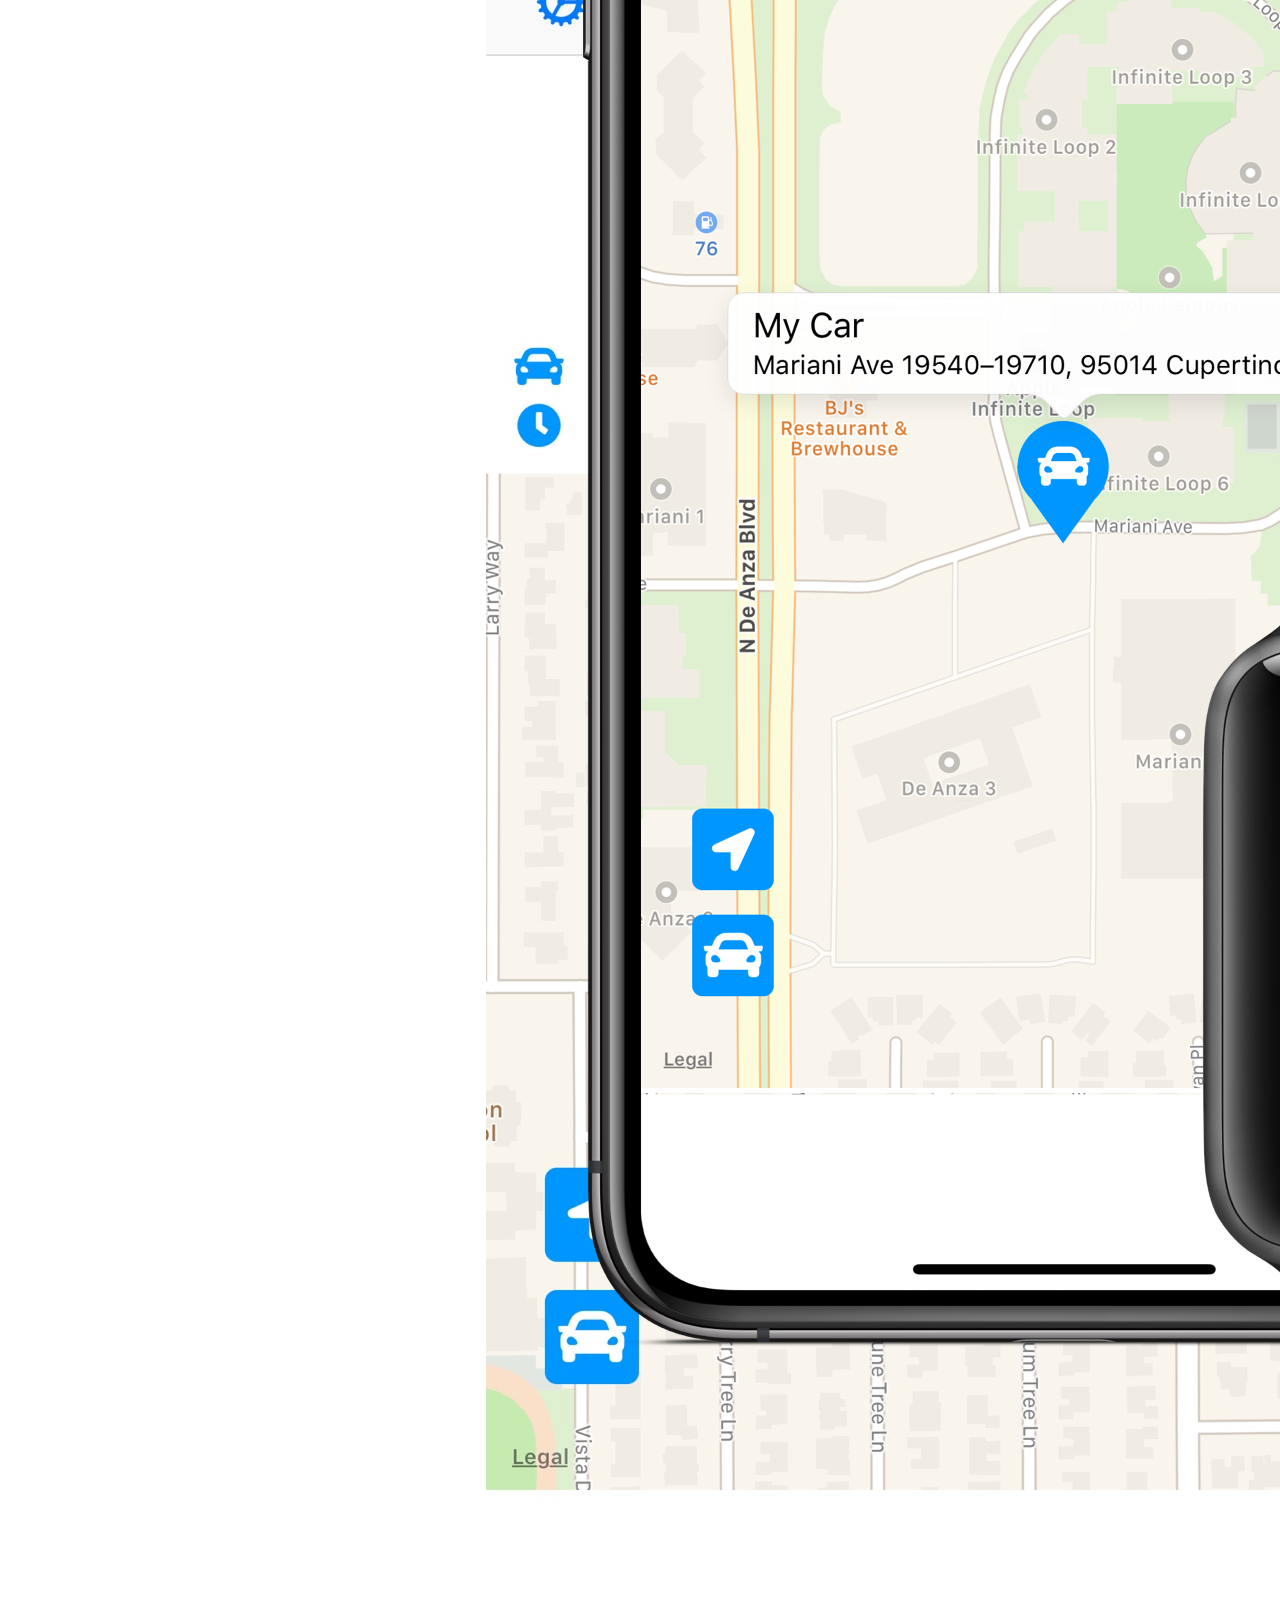
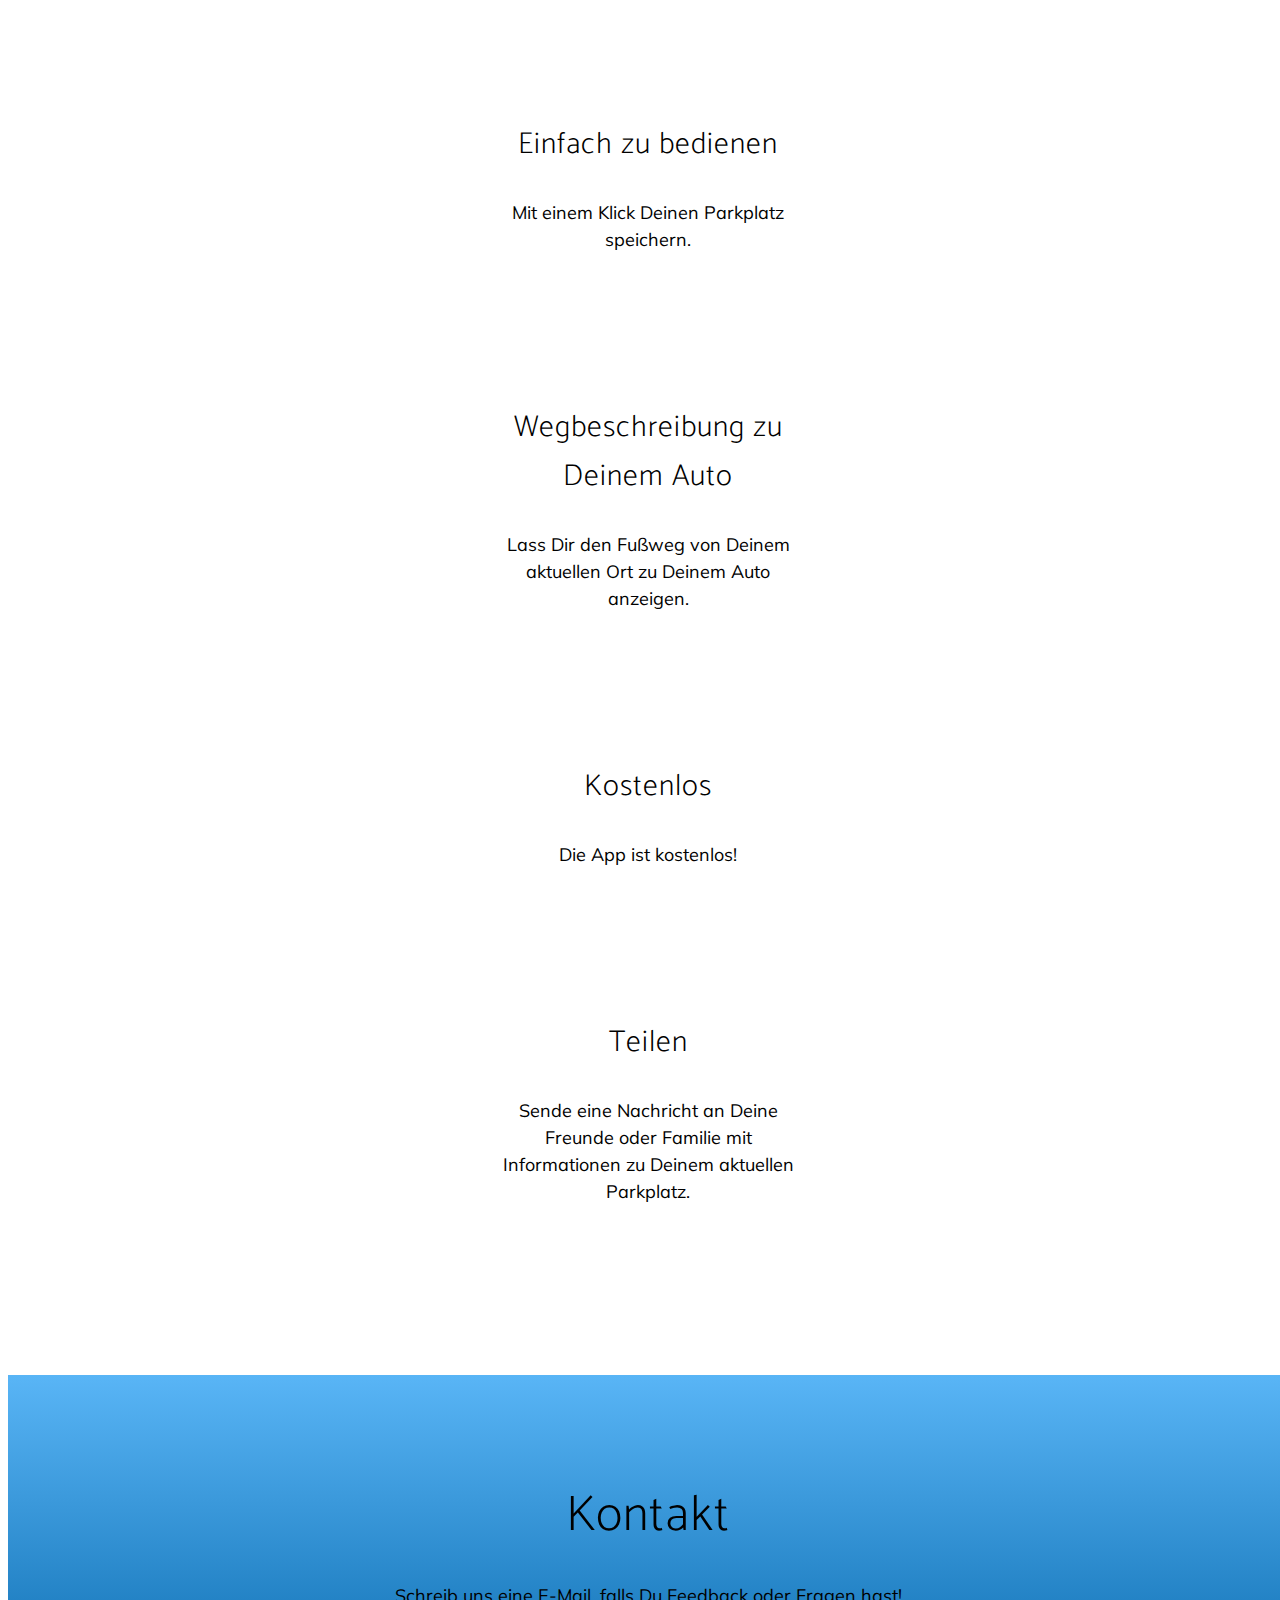
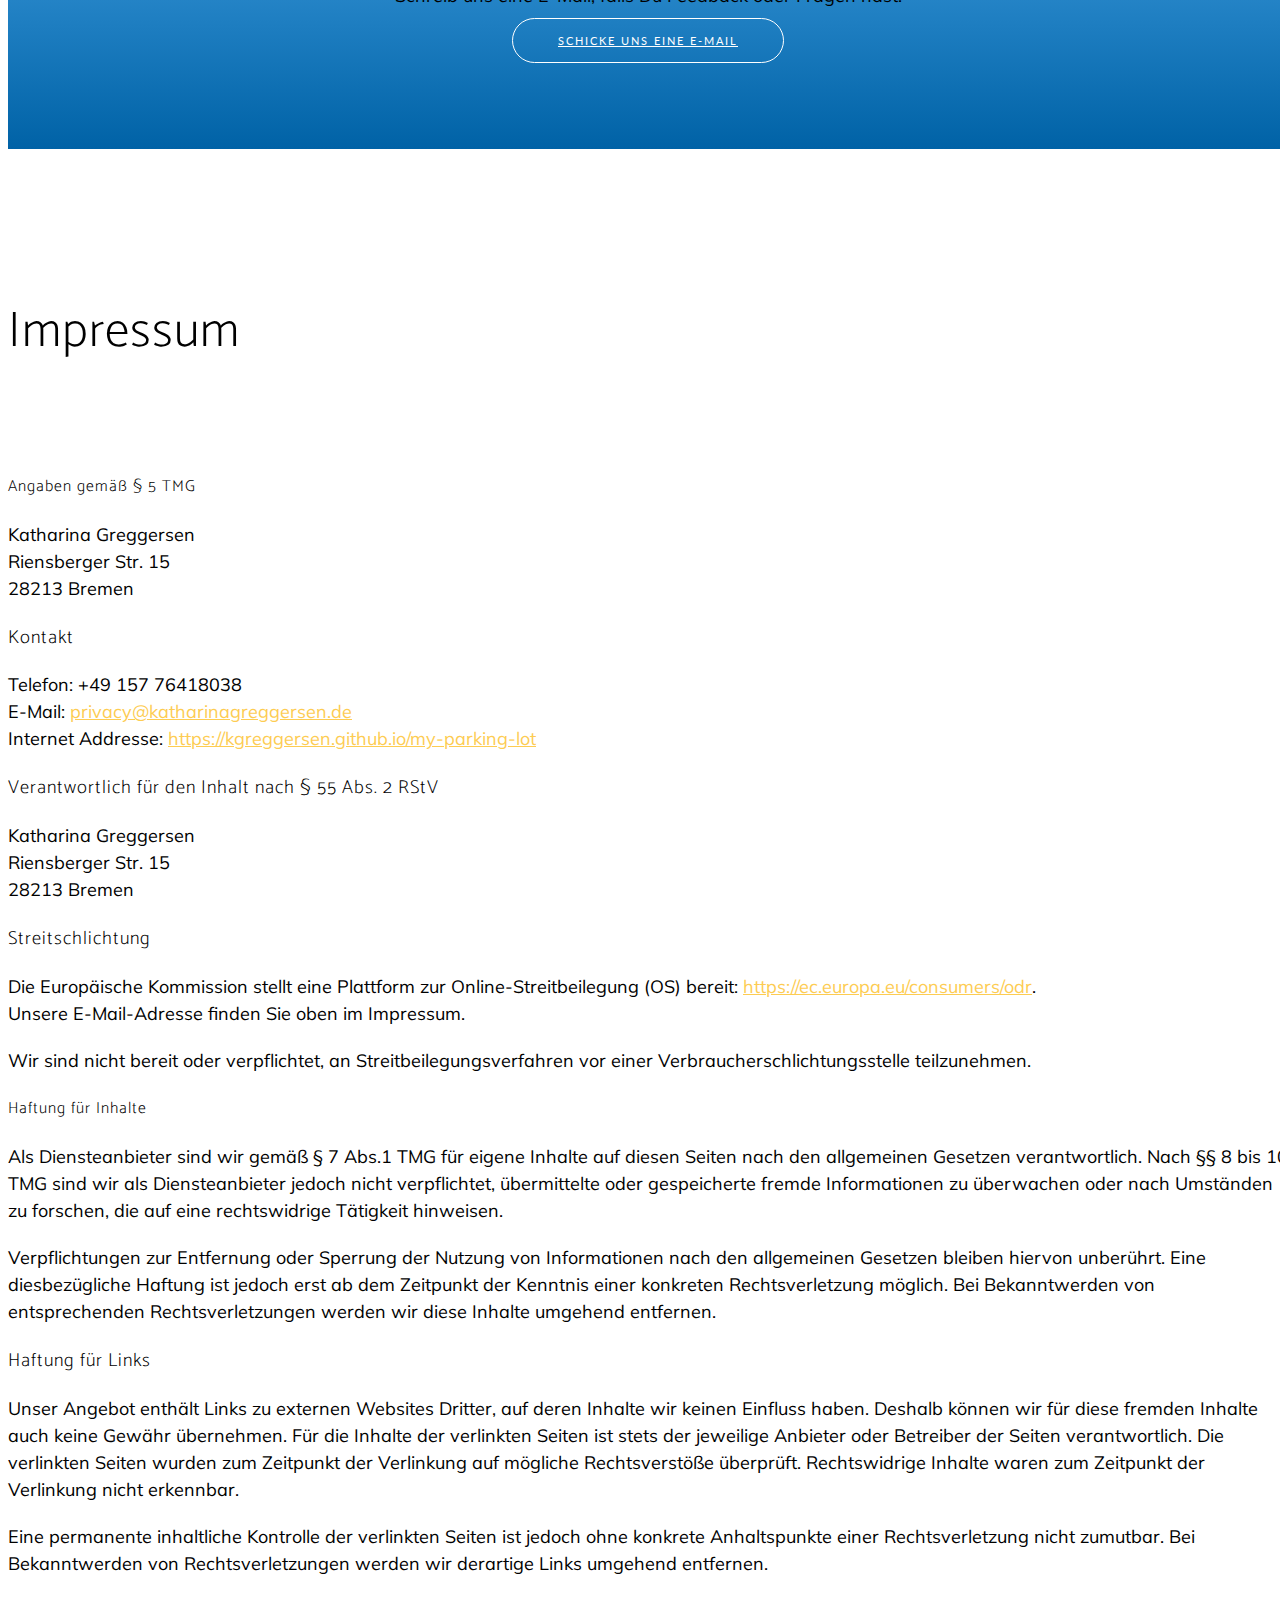
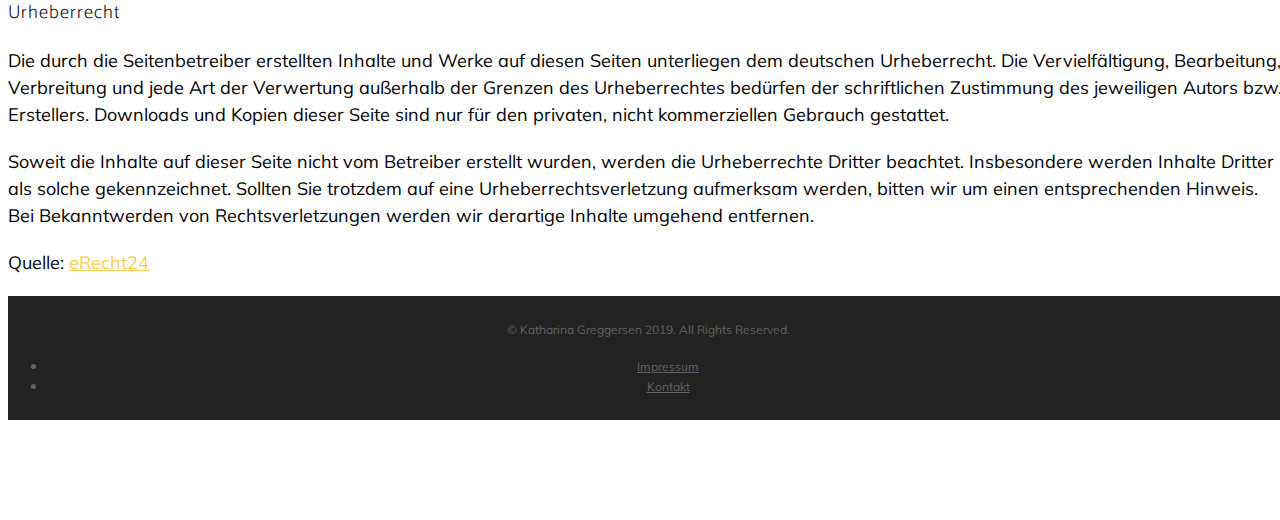
==== commit a6fc899e: "available soon" ====
--- a/index_de.html
+++ b/index_de.html
@@ -69,9 +69,10 @@
           <div class="header-content mx-auto">
             <h1 class="mb-5">Mit <b>Geparkt!</b> kannst Du mit einem Klick Deinen Parkplatz speichern und weißt immer, wo Du Dein Auto geparkt hast!</h1>
         <section class="download" id="download">
-          <p>Unsere App ist erhältlich für iPhone und Apple Watch. Jetzt kostenlos im App Store herunterladen!</p>
+          <!--<p>Unsere App ist erhältlich für iPhone und Apple Watch. Jetzt kostenlos im App Store herunterladen!</p>-->
+          <p>Unsere App wird in K&uuml;rze kostenlos für iPhone und Apple Watch im App Store erh&auml;ltlich sein!</p>
           <div class="badges">
-            <a class="badge-link" href="#"><img src="img/app-store-badge.svg" alt=""></a>
+          <!--  <a class="badge-link" href="#"><img src="img/app-store-badge.svg" alt=""></a>-->
           </div>
         </section>
         </div>
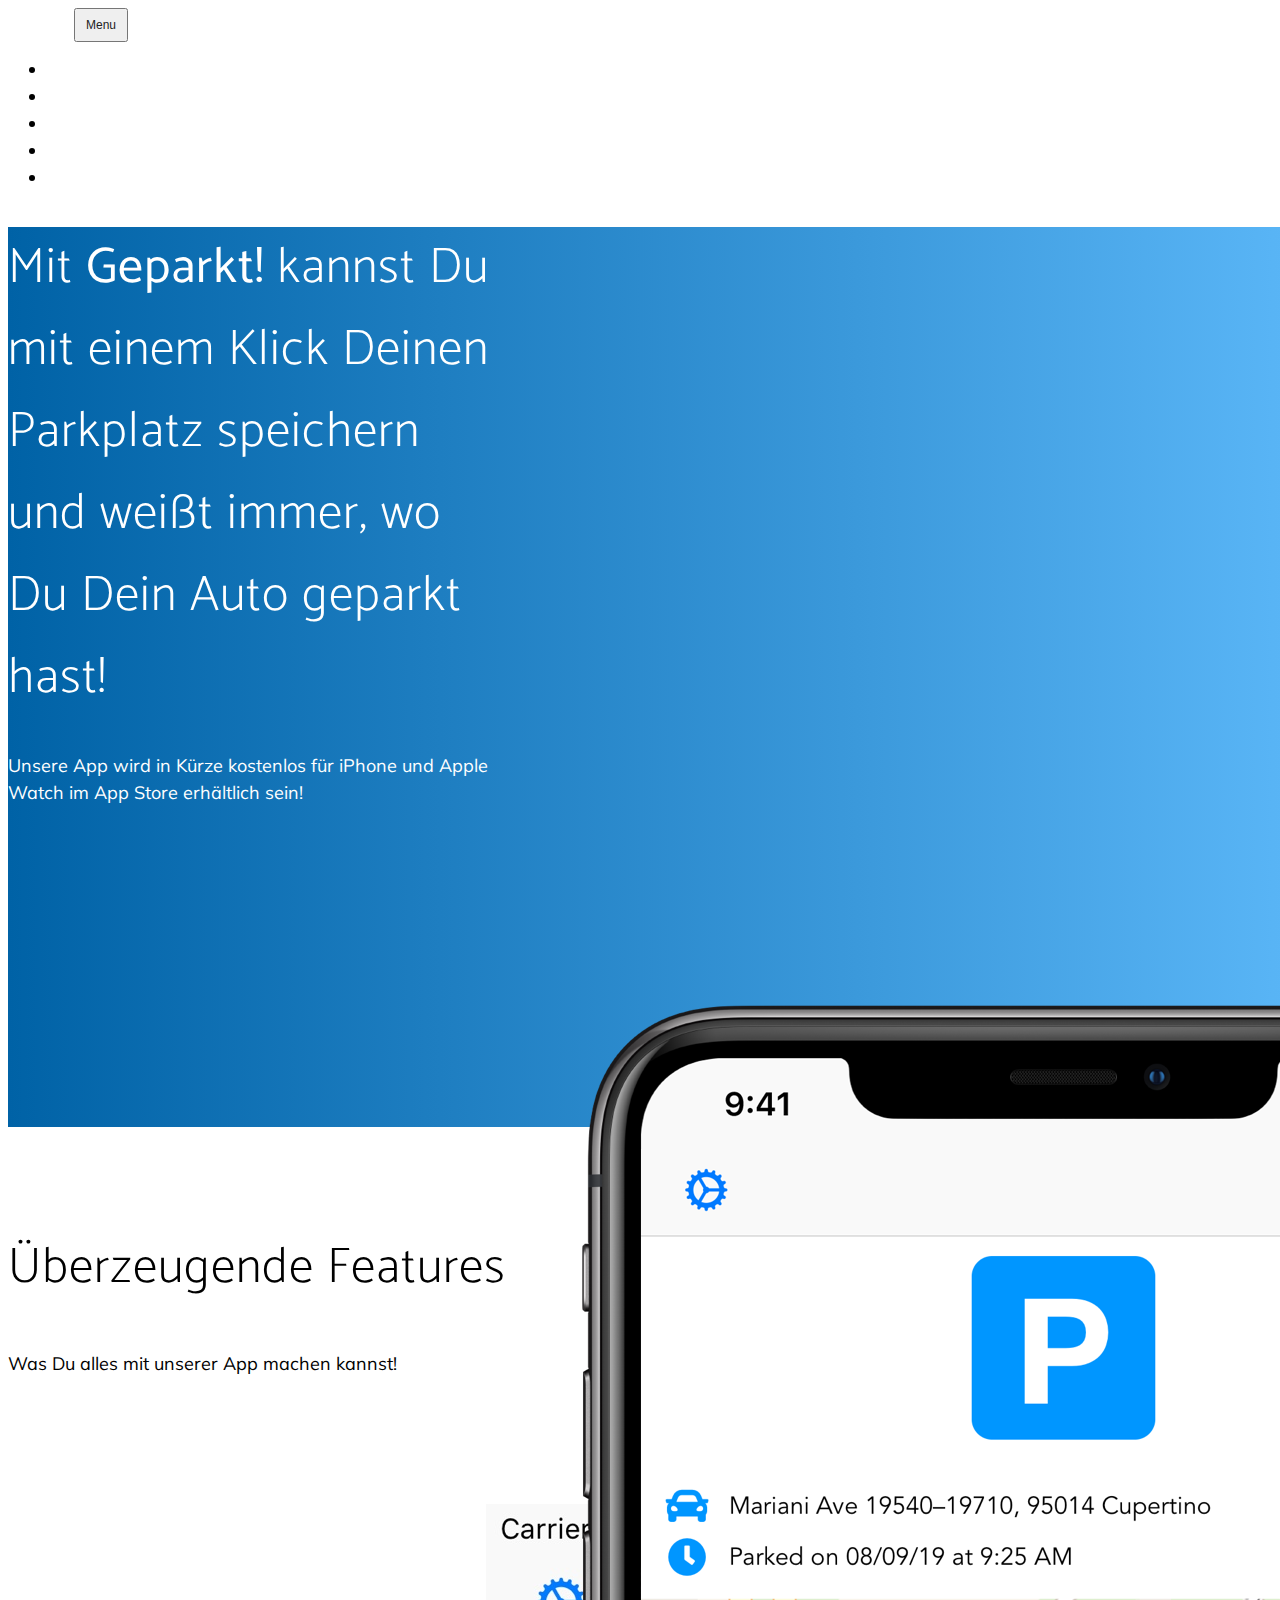
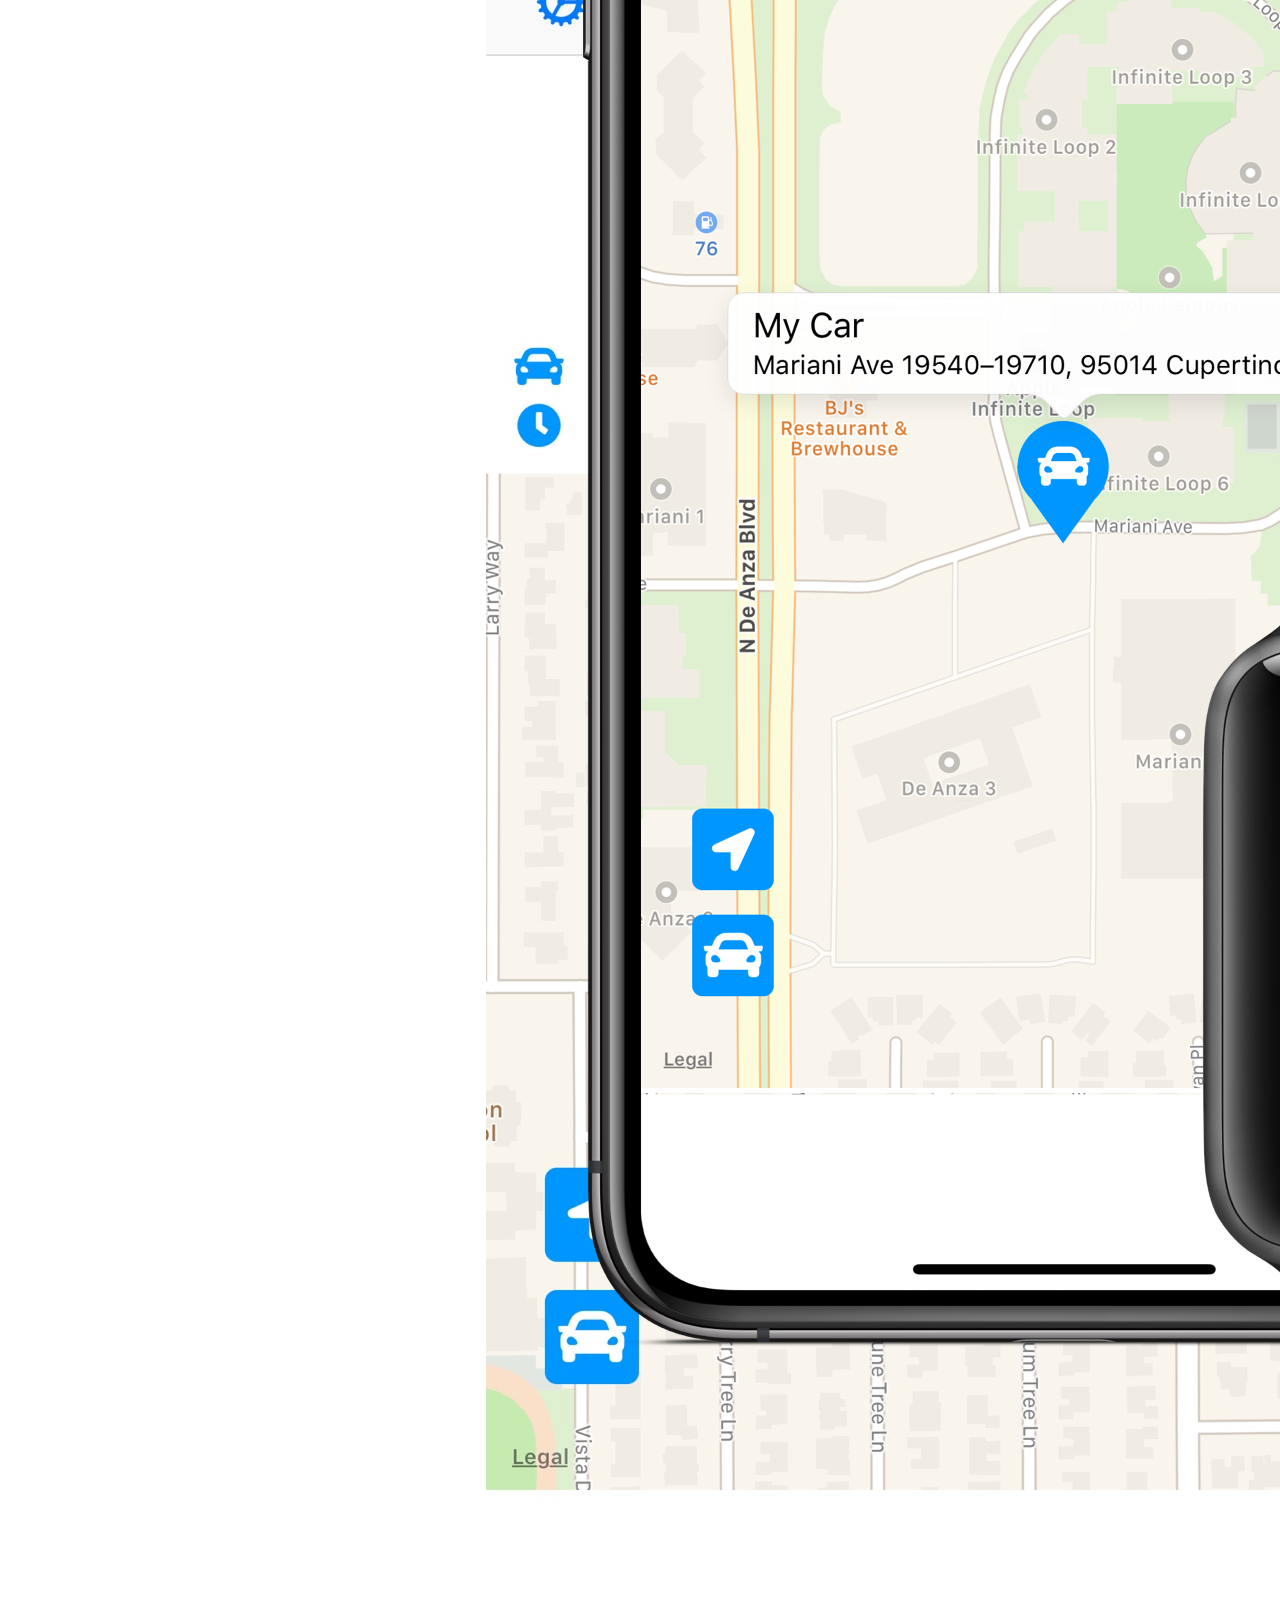
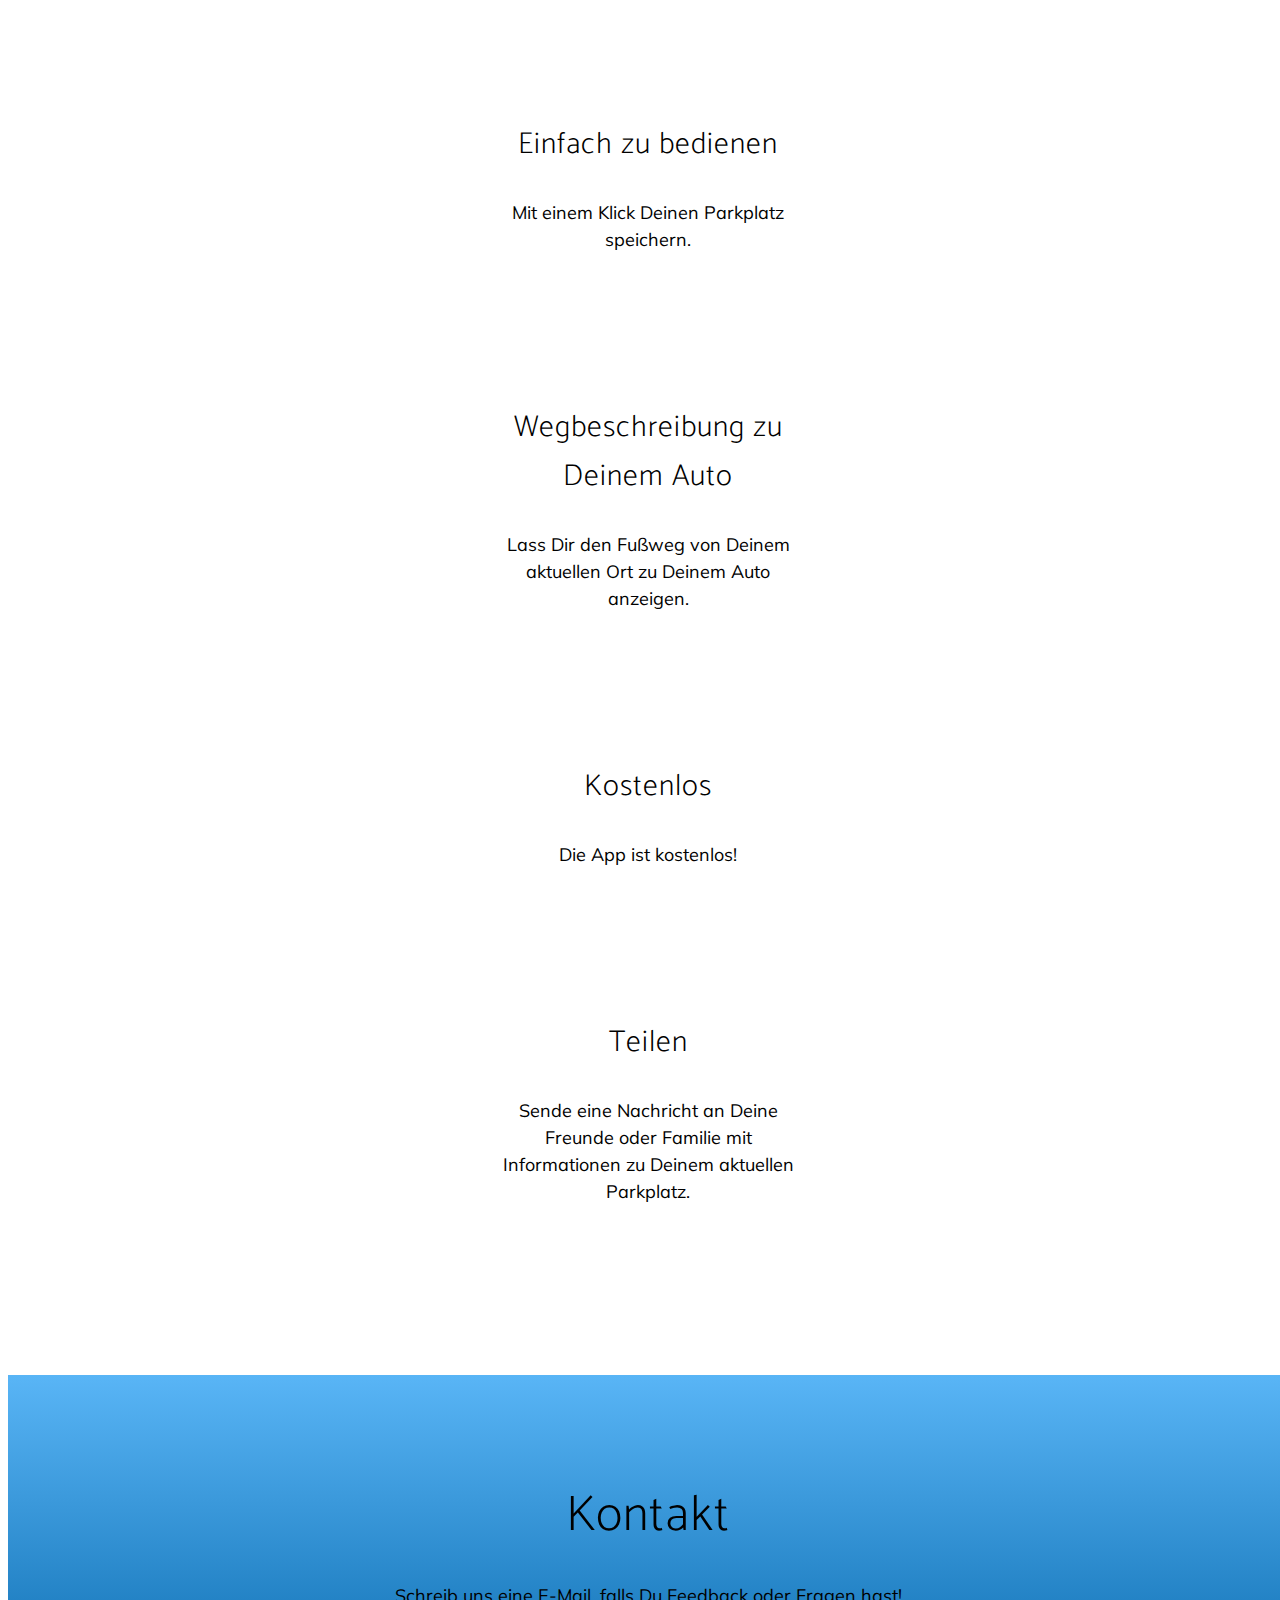
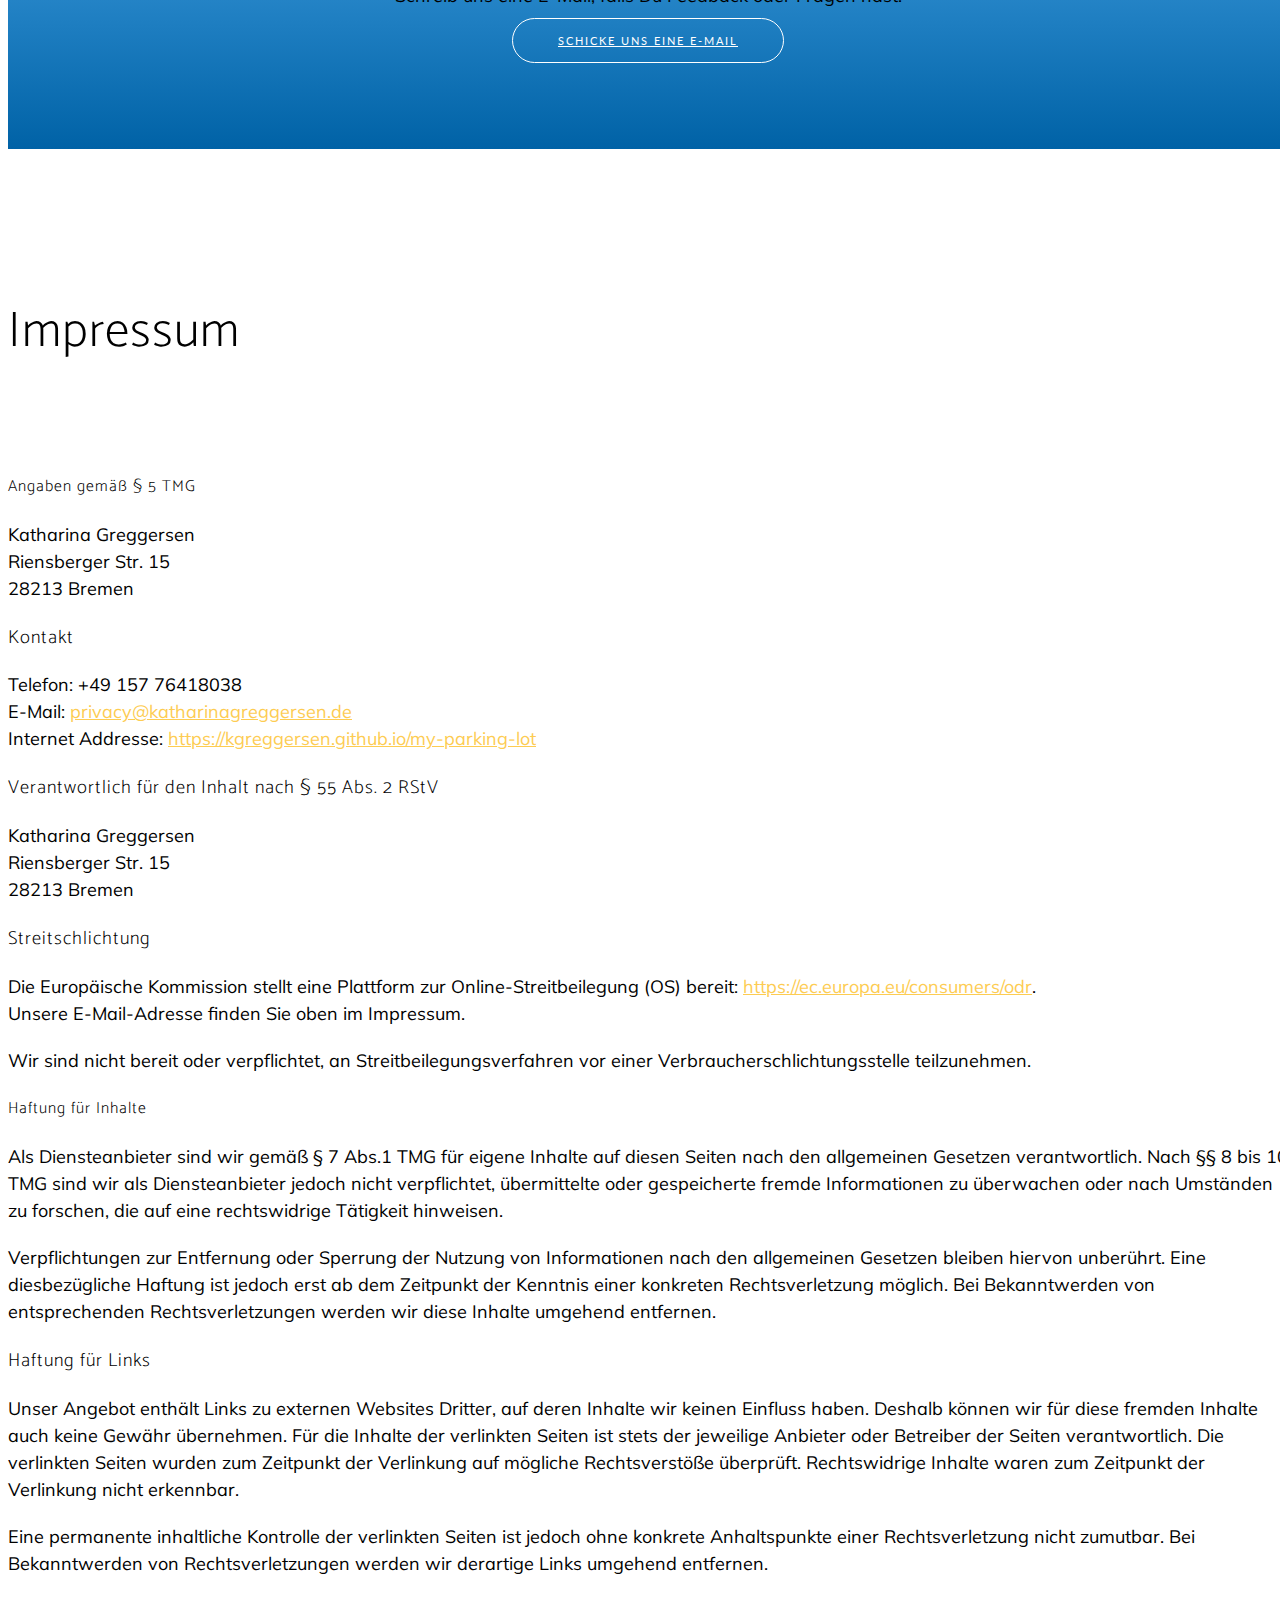
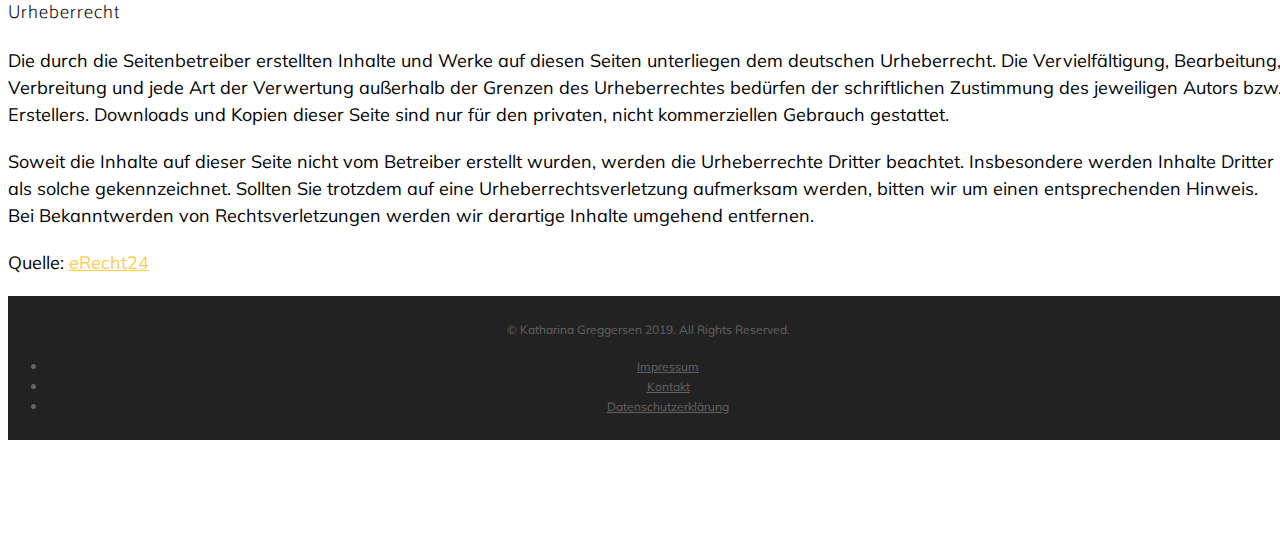
==== commit afd2f234: "privacy policy added" ====
--- a/index_de.html
+++ b/index_de.html
@@ -205,6 +205,9 @@
         <li class="list-inline-item">
           <a href="#contact">Kontakt</a>
         </li>
+        <li class="list-inline-item">
+          <a href="https://www.iubenda.com/privacy-policy/10552983">Datenschutzerkl&auml;rung</a>
+        </li>
       </ul>
     </div>
   </footer>
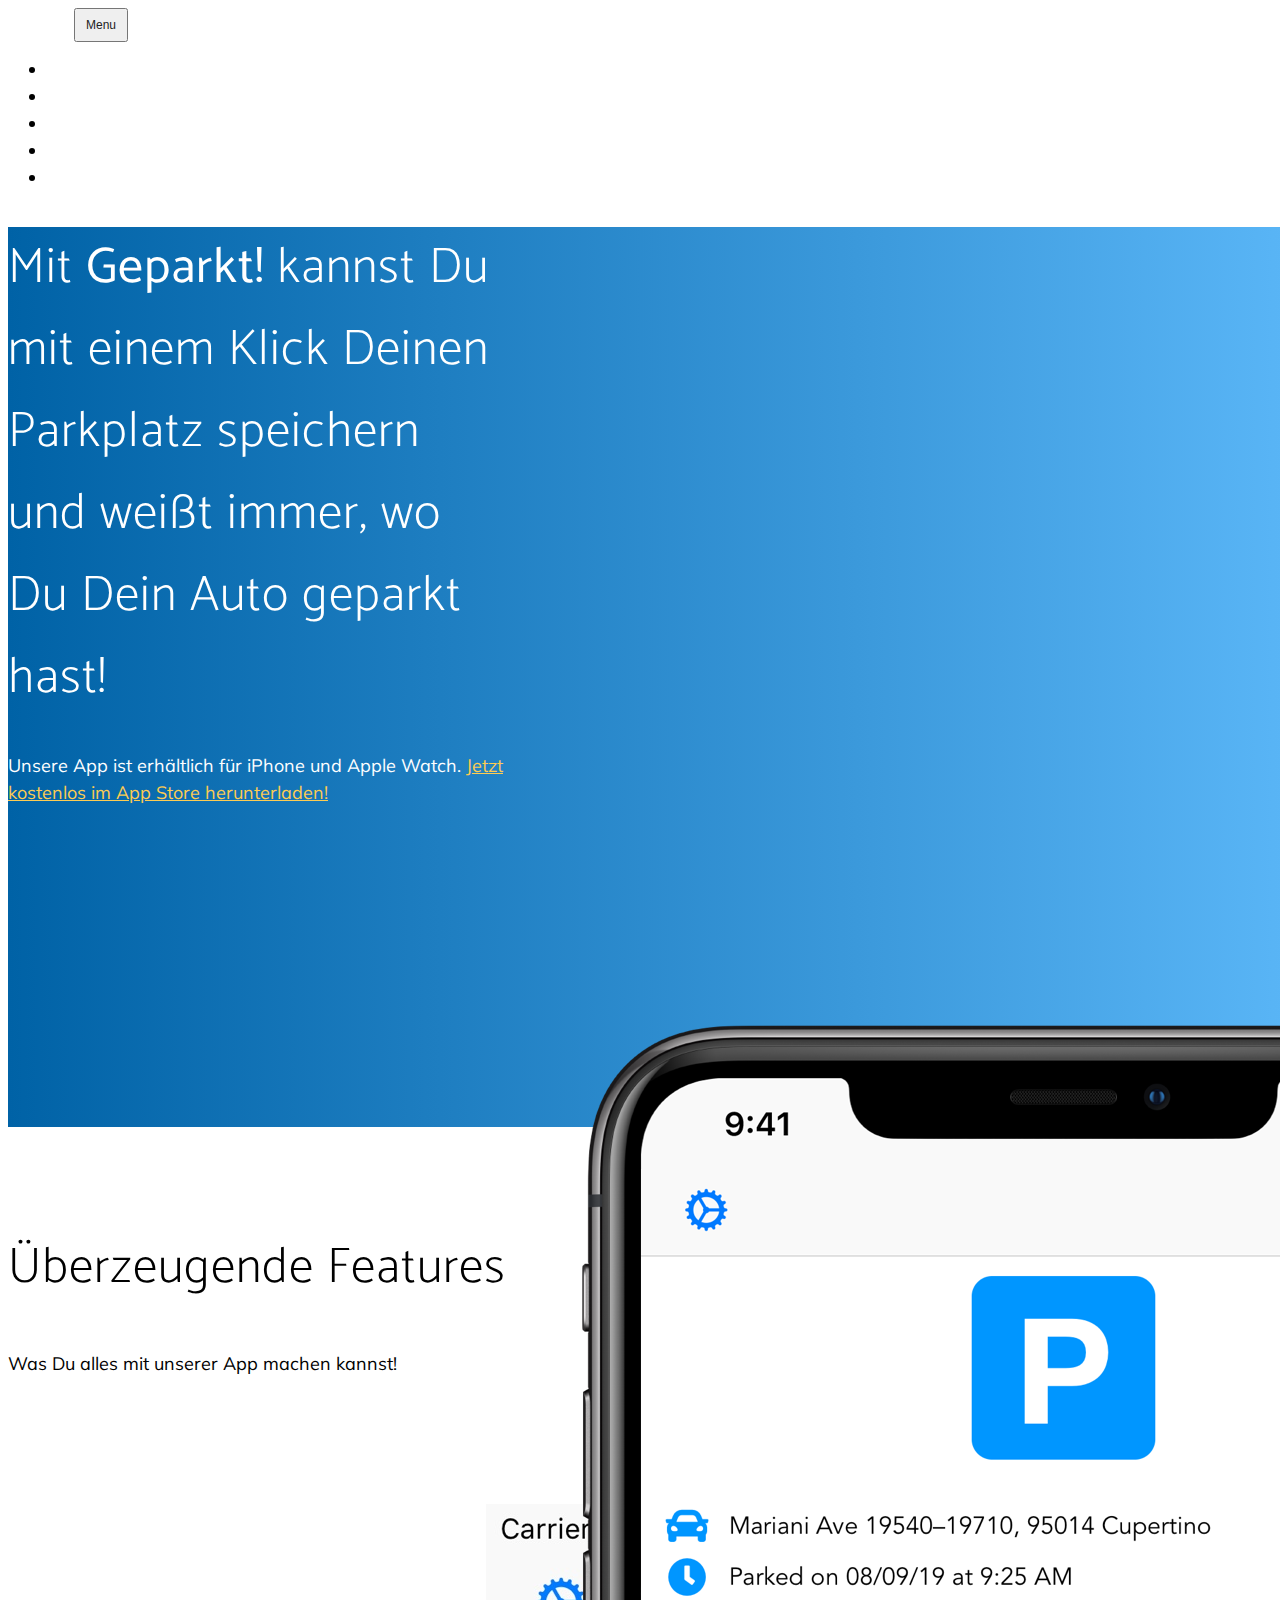
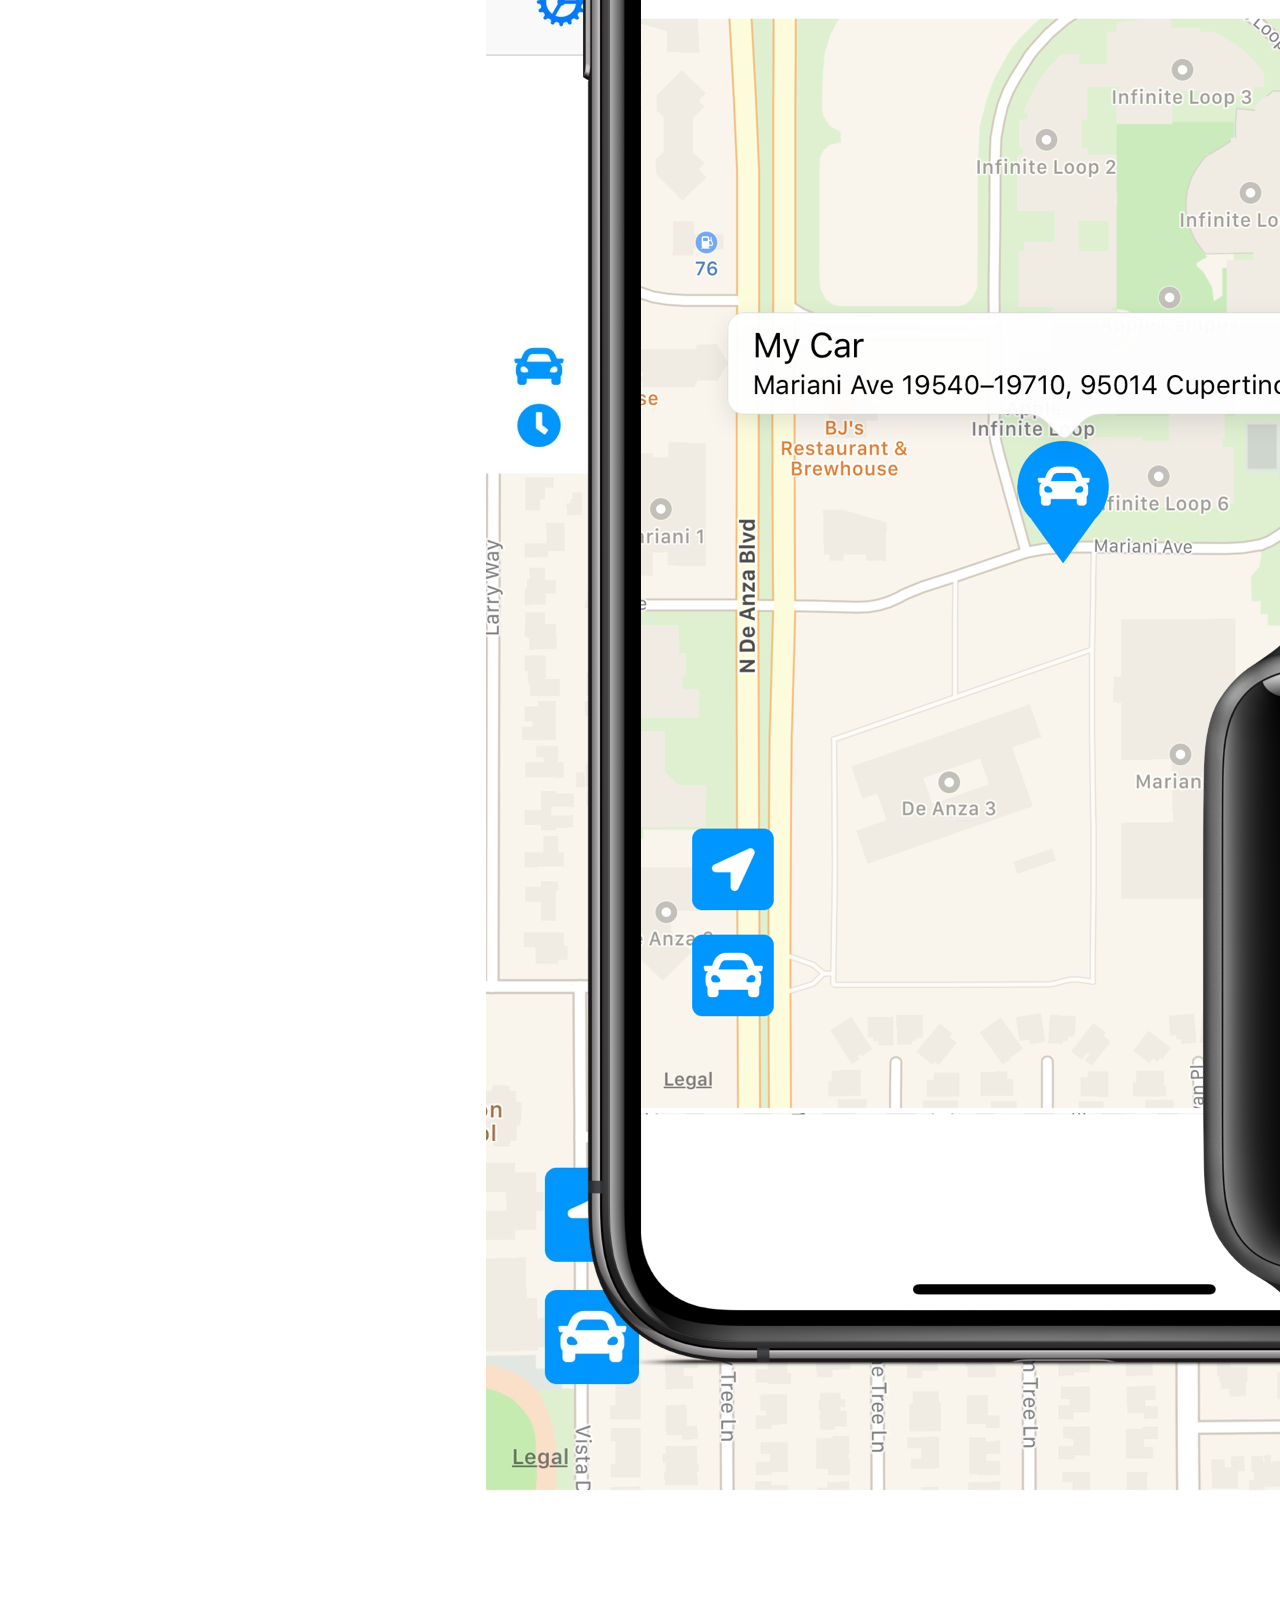
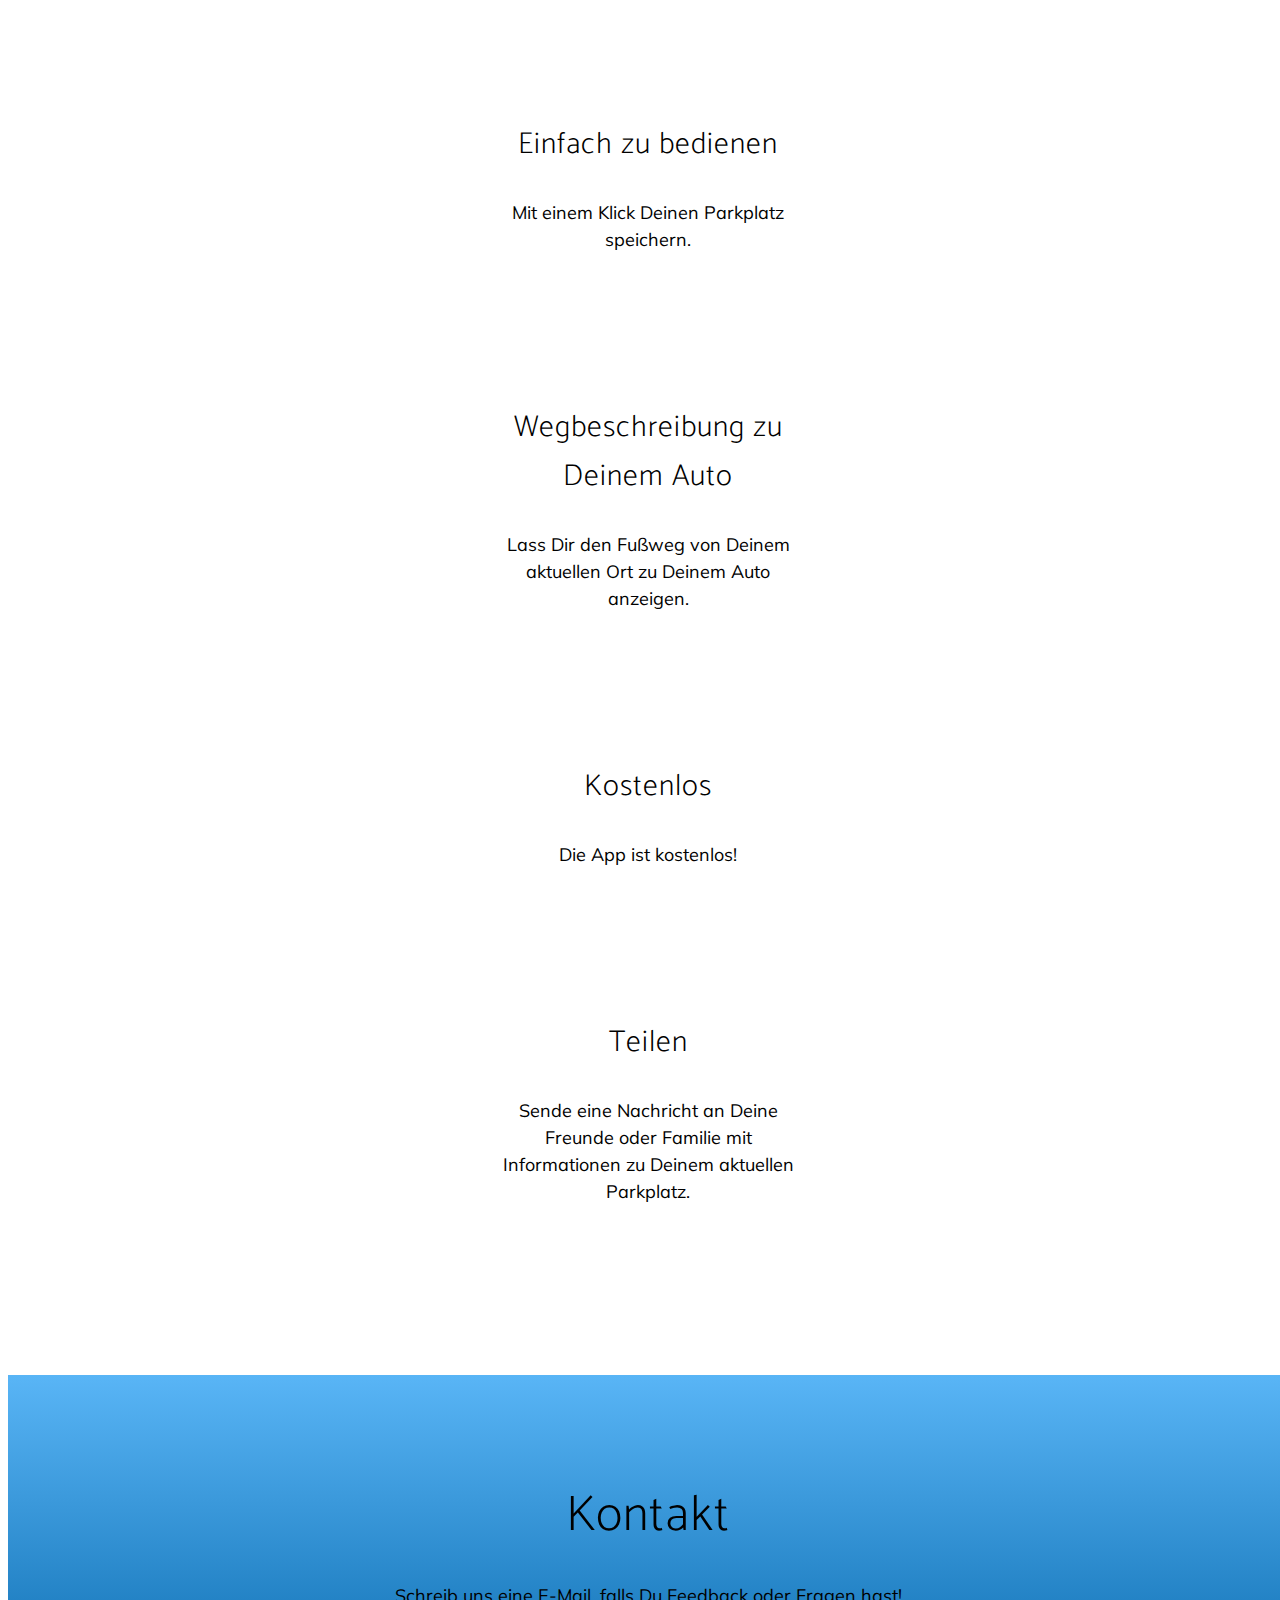
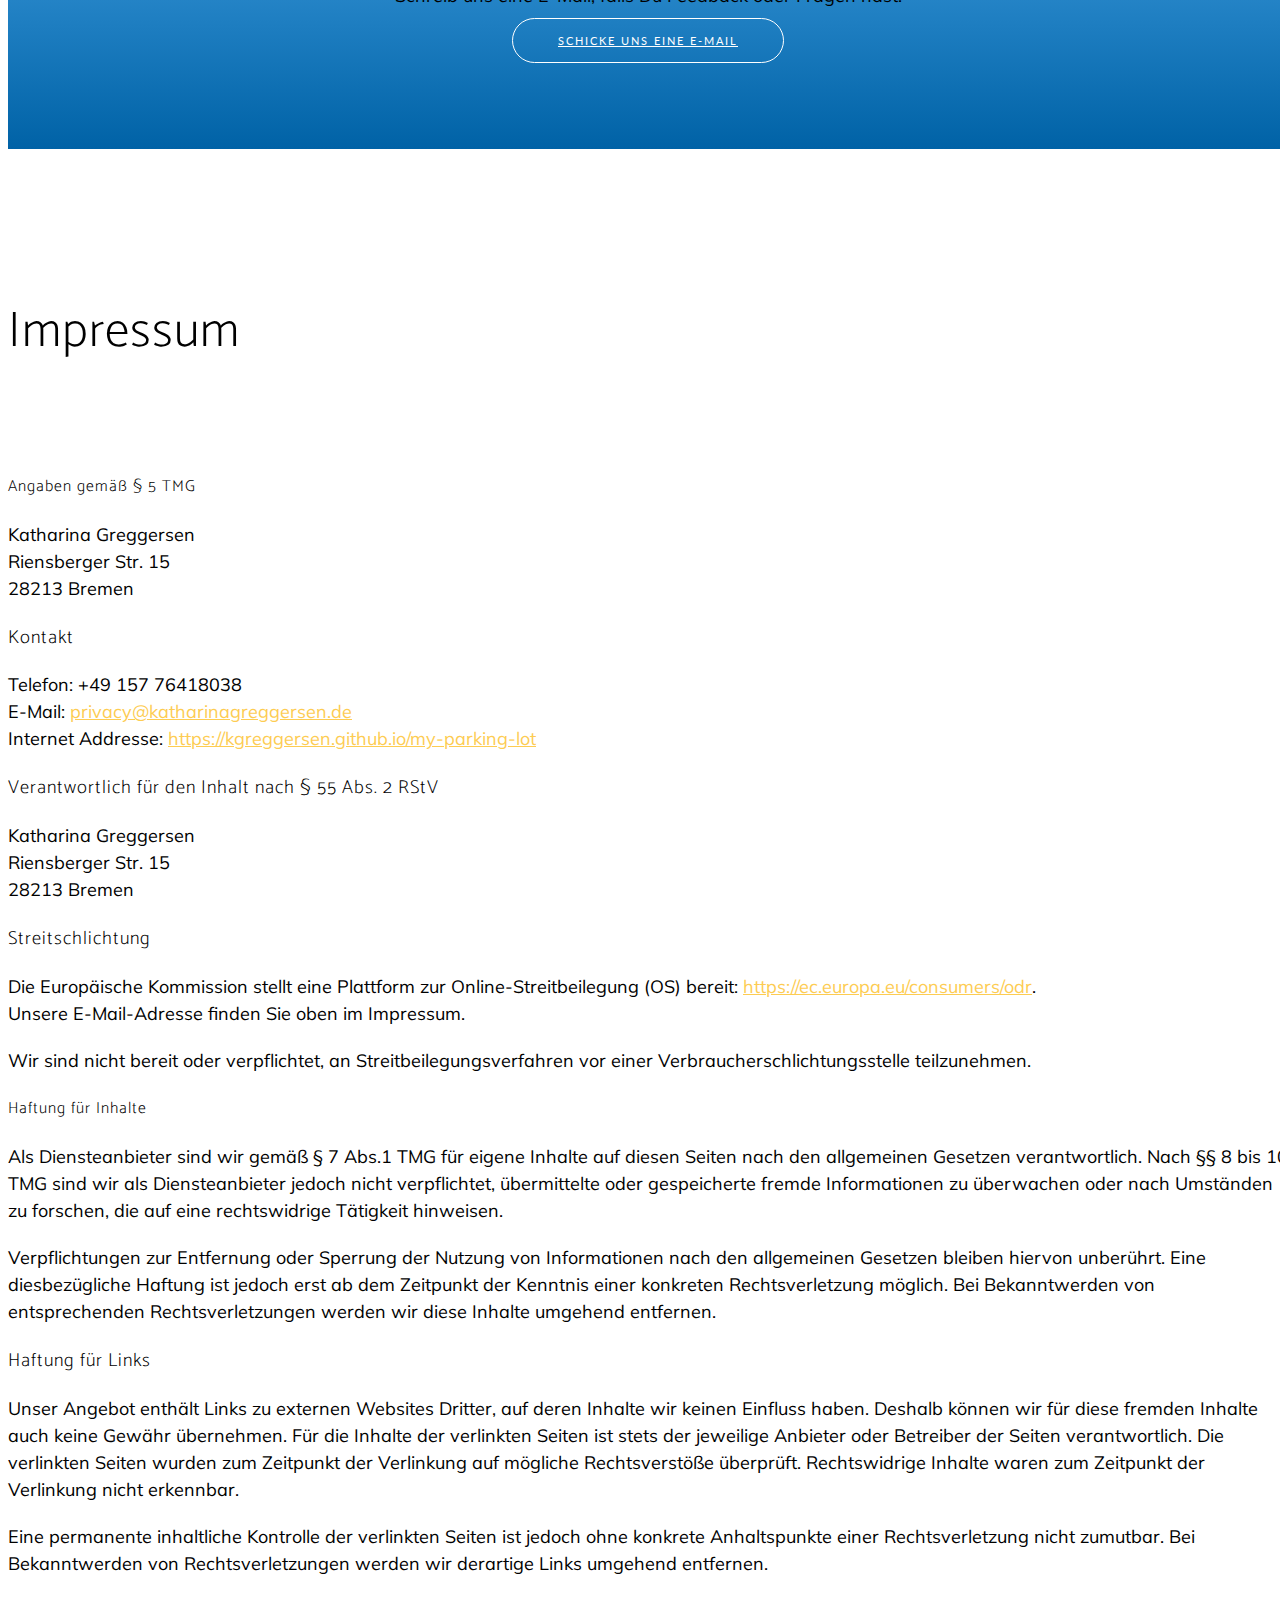
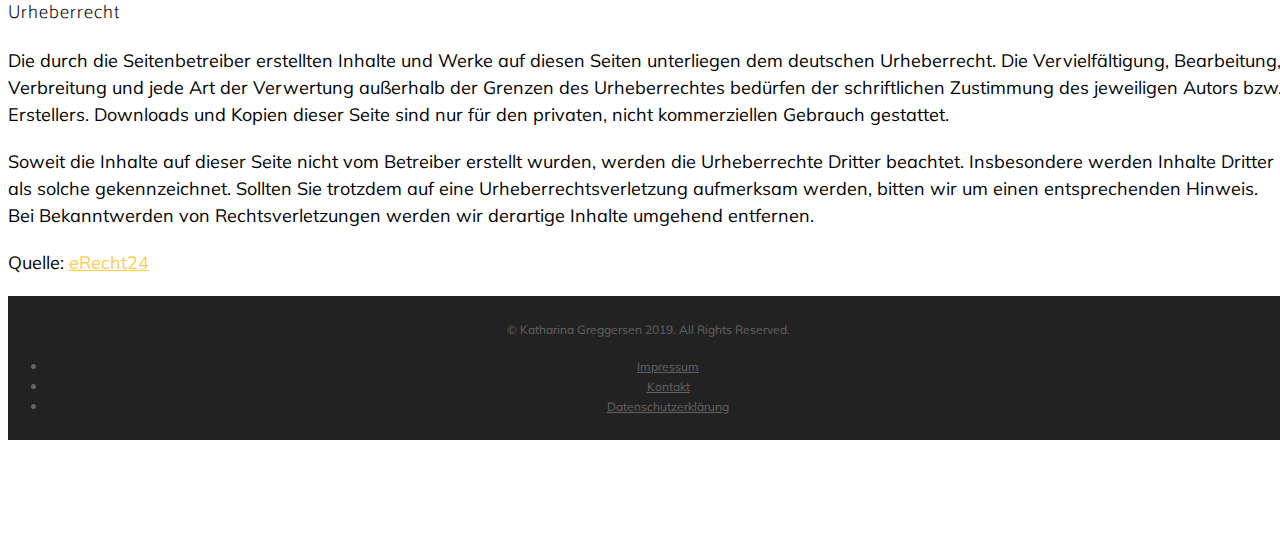
==== commit 25af572d: "app store link activated" ====
--- a/index_de.html
+++ b/index_de.html
@@ -69,10 +69,10 @@
           <div class="header-content mx-auto">
             <h1 class="mb-5">Mit <b>Geparkt!</b> kannst Du mit einem Klick Deinen Parkplatz speichern und weißt immer, wo Du Dein Auto geparkt hast!</h1>
         <section class="download" id="download">
-          <!--<p>Unsere App ist erhältlich für iPhone und Apple Watch. Jetzt kostenlos im App Store herunterladen!</p>-->
-          <p>Unsere App wird in K&uuml;rze kostenlos für iPhone und Apple Watch im App Store erh&auml;ltlich sein!</p>
+          <p>Unsere App ist erhältlich für iPhone und Apple Watch. <a href="https://apps.apple.com/de/app/geparkt/id1464459355">Jetzt kostenlos im App Store herunterladen!</a></p>
+          <!--<p>Unsere App wird in K&uuml;rze kostenlos für iPhone und Apple Watch im App Store erh&auml;ltlich sein!</p>-->
           <div class="badges">
-          <!--  <a class="badge-link" href="#"><img src="img/app-store-badge.svg" alt=""></a>-->
+          <a class="badge-link" href="https://apps.apple.com/de/app/geparkt/id1464459355"><img src="img/app-store-badge.svg" alt=""></a>
           </div>
         </section>
         </div>
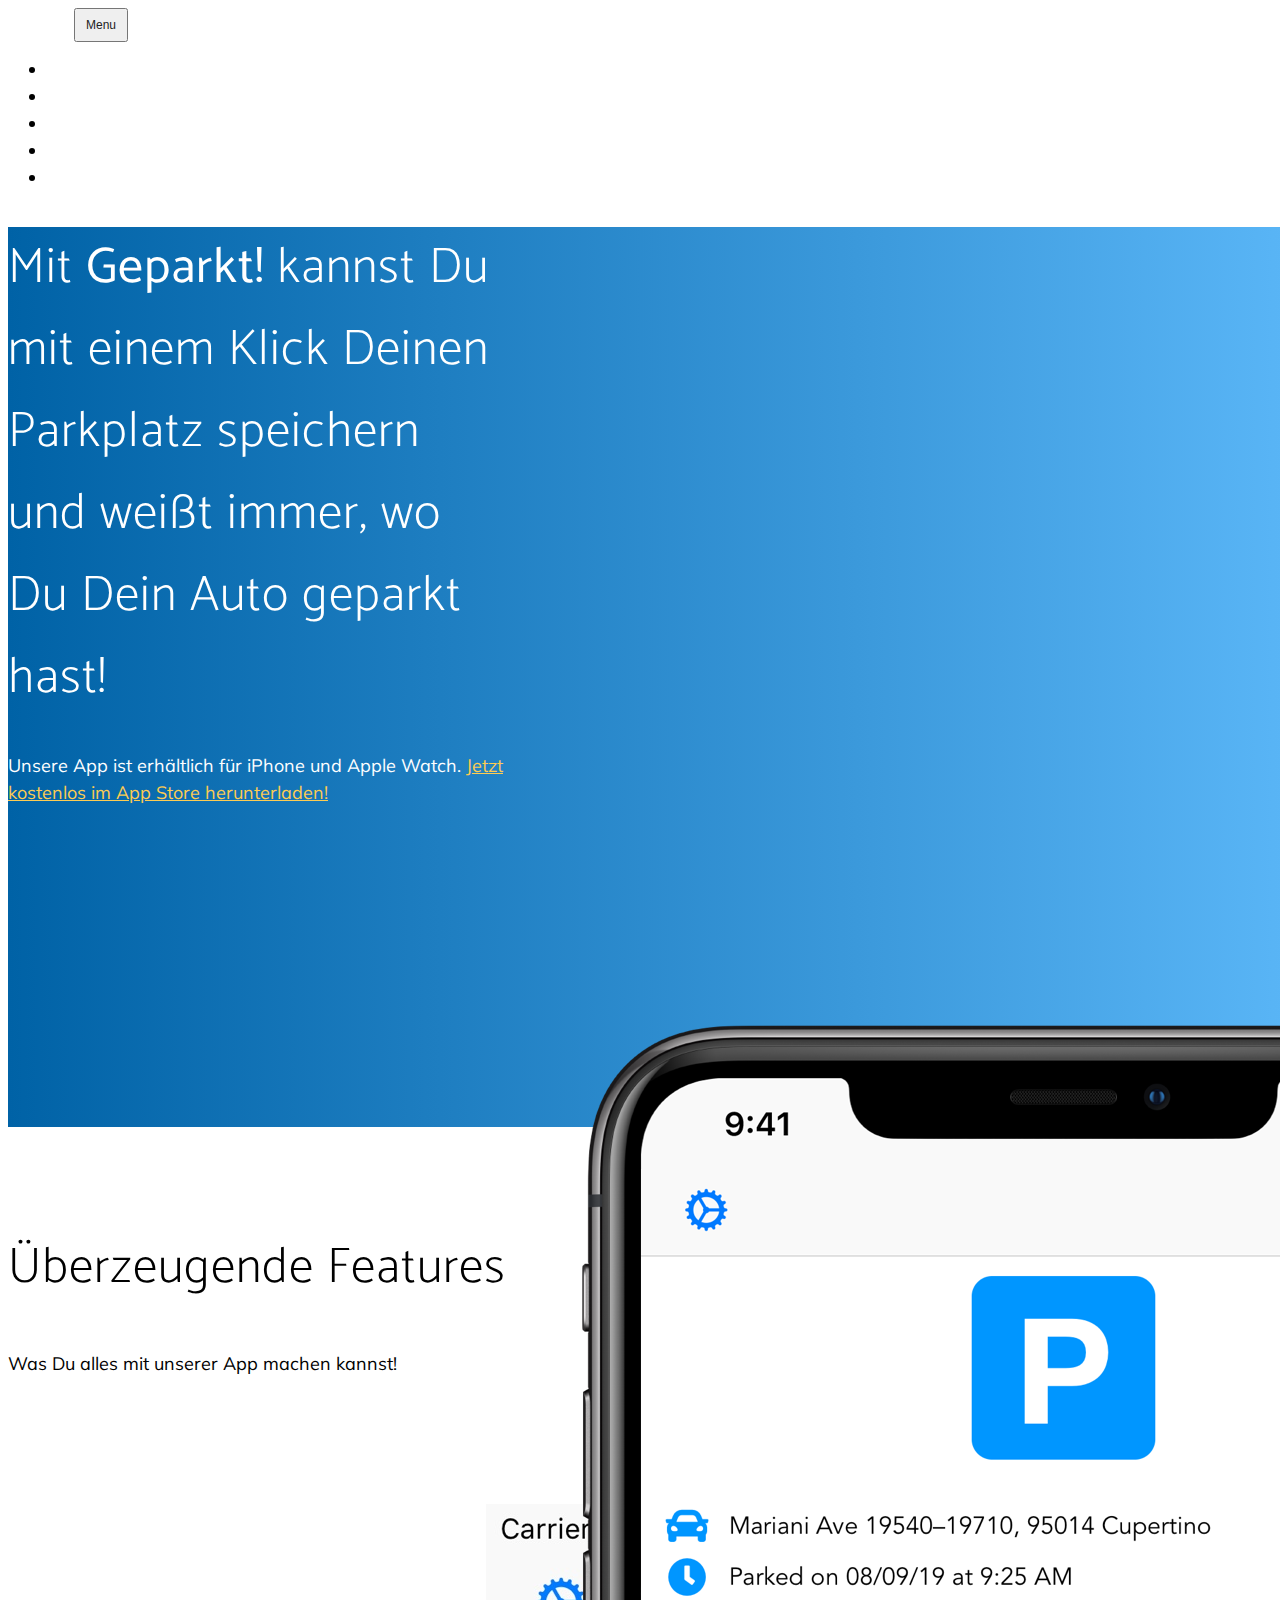
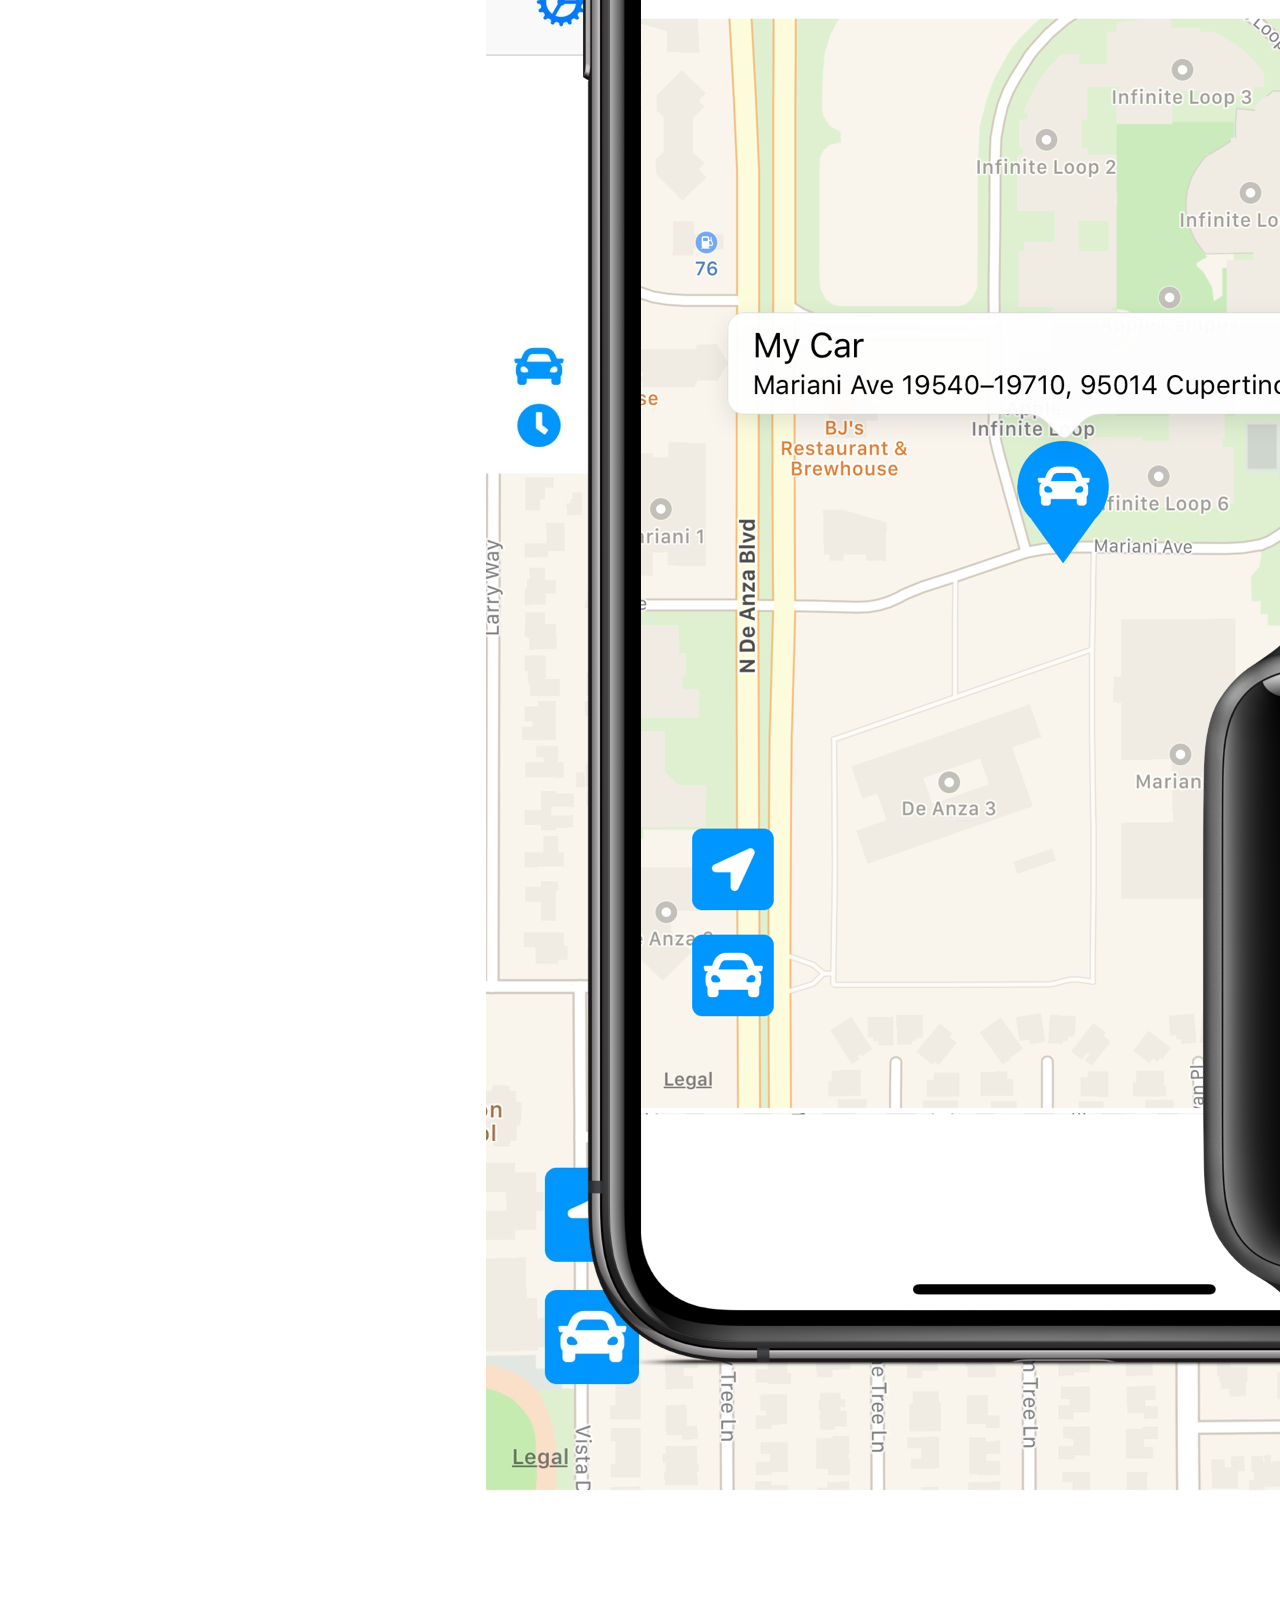
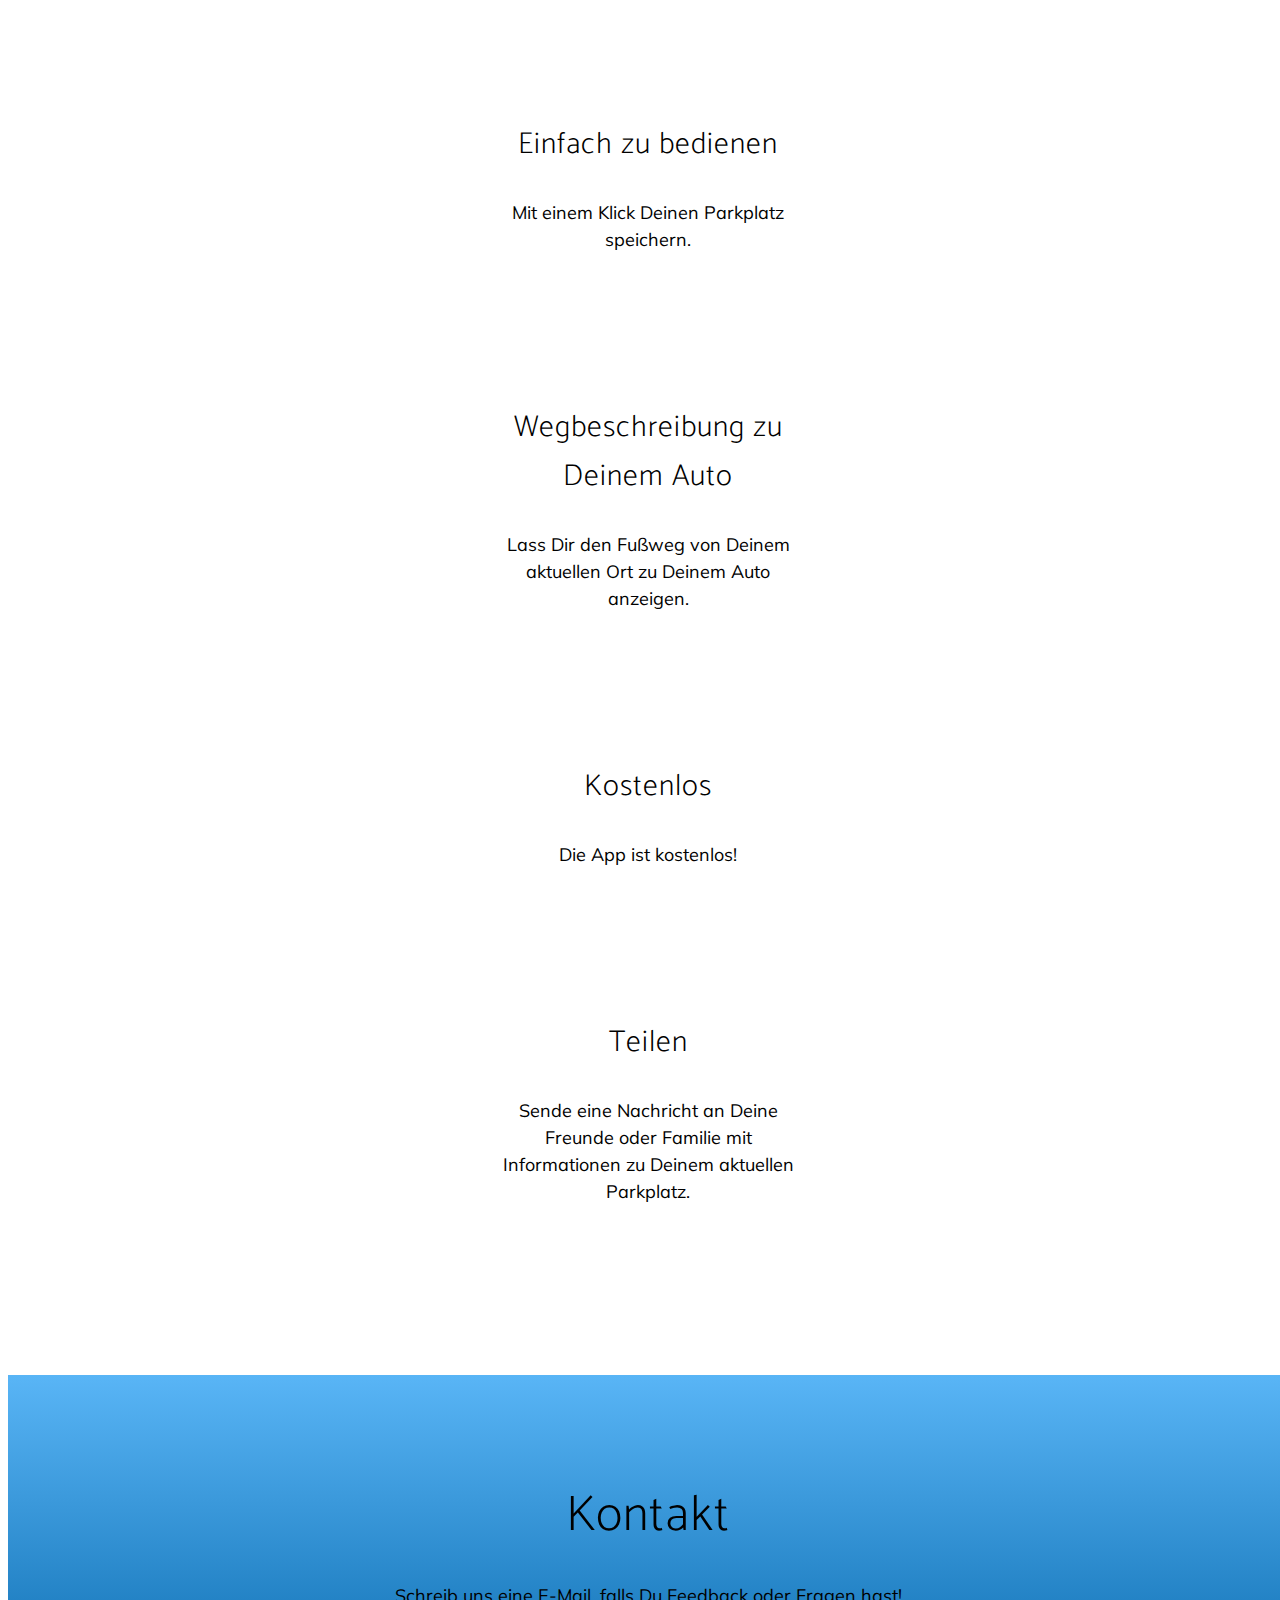
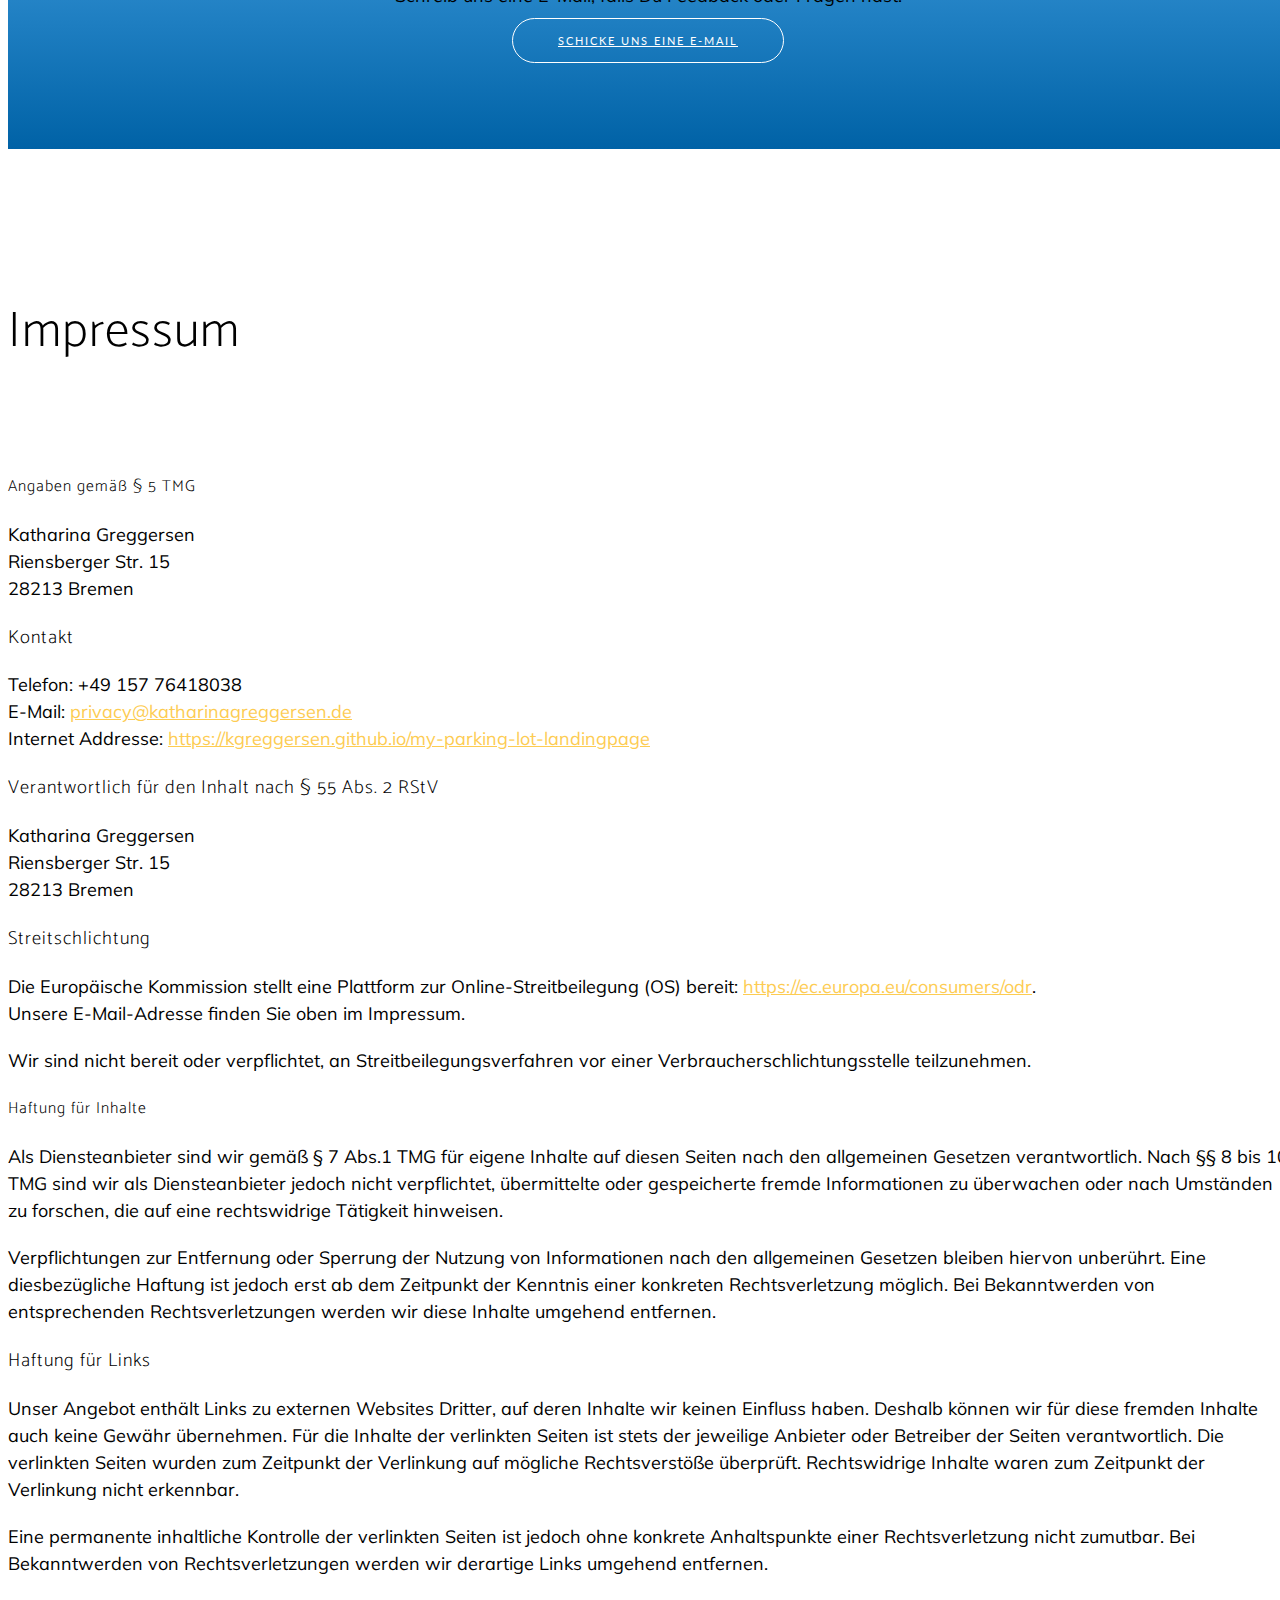
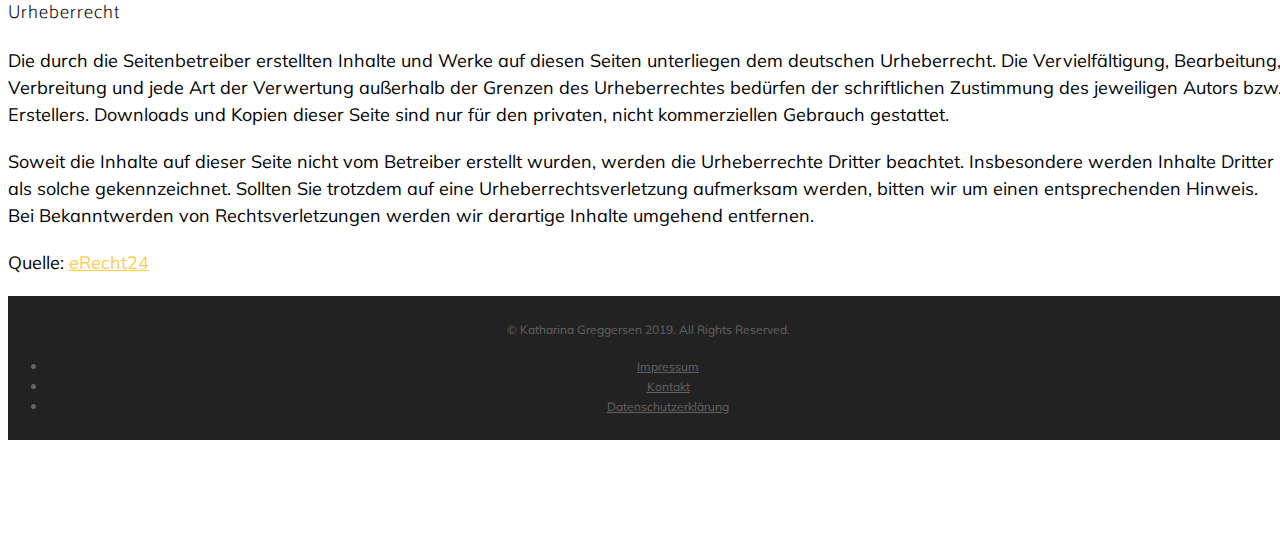
==== commit 9afbe748: "Update index_de.html" ====
--- a/index_de.html
+++ b/index_de.html
@@ -175,7 +175,7 @@
         <h3>Kontakt</h3>
         <p>Telefon: +49 157 76418038‬<br />
           E-Mail: <a href="mailto:privacy@katharinagreggersen.de">privacy@katharinagreggersen.de</a><br>
-          Internet Addresse: <a href="https://kgreggersen.github.io/my-parking-lot" target="_blank">https://kgreggersen.github.io/my-parking-lot</a>
+          Internet Addresse: <a href="https://kgreggersen.github.io/my-parking-lot-landingpage" target="_blank">https://kgreggersen.github.io/my-parking-lot-landingpage</a>
         </p>
 
         <h3>Verantwortlich f&uuml;r den Inhalt nach &sect; 55 Abs. 2 RStV</h3>
